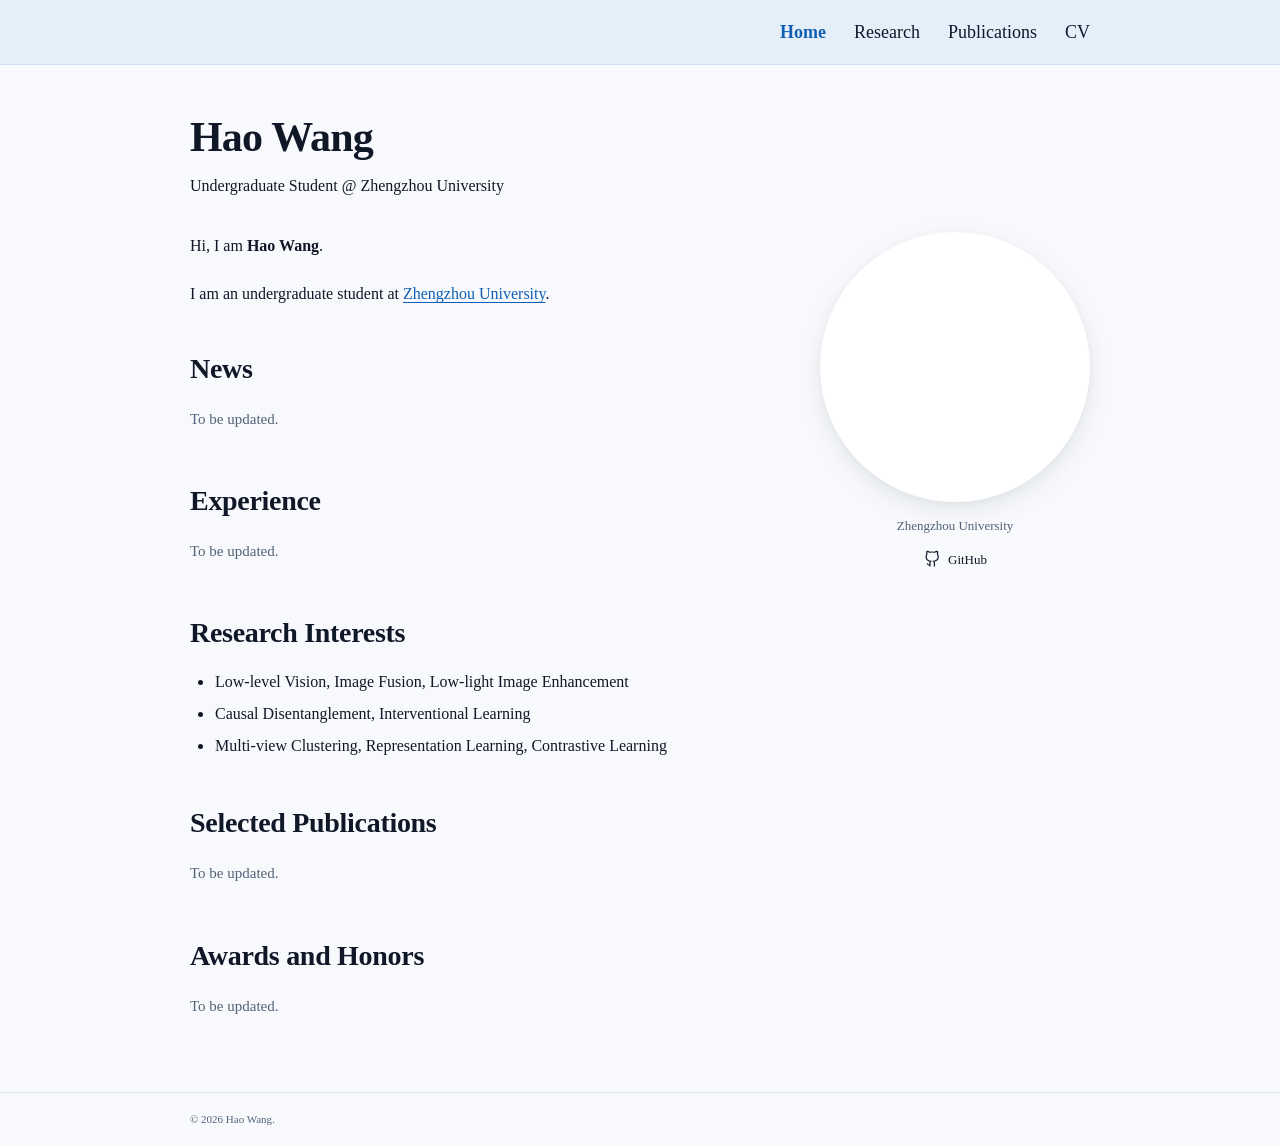
==== index.html @ 1916504b "Show Experience below News and soften the portrait placeholder" ====
<!doctype html>
<html lang="en">
<head>
  <meta charset="utf-8">
  <meta name="viewport" content="width=device-width, initial-scale=1">
  <meta name="color-scheme" content="light">
  <meta name="description" content="Hao Wang, undergraduate student at Zhengzhou University. Research interests include low-level vision, image fusion, causal disentanglement, and multi-view clustering.">
  <meta name="theme-color" content="#e5effa">
  <meta property="og:type" content="website">
  <meta property="og:title" content="Hao Wang">
  <meta property="og:url" content="https://wangh688.github.io/">
  <meta property="og:description" content="Hao Wang's academic homepage. Undergraduate student at Zhengzhou University.">
  <title>Hao Wang</title>
  <link rel="canonical" href="https://wangh688.github.io/">
  <link rel="icon" type="image/x-icon" sizes="16x16 32x32 48x48" href="./favicon.ico?v=20261106-hw">
  <link rel="icon" type="image/svg+xml" sizes="any" href="./assets/favicon.svg?v=20261106-hw">
  <link rel="stylesheet" href="./assets/style.css?v=20261106-experience">
  <script defer src="./site-data.js?v=20261106-sections"></script>
  <script defer src="./assets/site.js?v=20261106-experience"></script>
</head>
<body>
  <a class="skip-link" href="#main">Skip to content</a>
  <header class="site-header">
    <div class="header-inner">
      <nav aria-label="Main navigation" id="navigation">
        <a class="nav-link active" href="#about" aria-current="location">Home</a>
        <a class="nav-link" href="#research">Research</a>
        <a class="nav-link" href="#publications">Publications</a>
        <a class="nav-link" href="./cv/">CV</a>
      </nav>
    </div>
  </header>
  <main id="main" class="page-shell">
    <section id="about" aria-labelledby="name">
      <header class="post-header">
        <h1 id="name">Hao Wang</h1>
        <p id="role" class="description">Undergraduate Student @ Zhengzhou University</p>
      </header>
      <div class="about-layout">
        <aside class="profile-aside" aria-label="Profile">
          <div id="portrait-slot" class="portrait-slot" aria-hidden="true"></div>
          <div class="profile-caption" id="caption-affiliation">Zhengzhou University</div>
          <div id="social-links" class="social-links"><a href="https://github.com/Wangh688" target="_blank" rel="noopener noreferrer">GitHub</a></div>
        </aside>
        <div class="about-copy">
          <div id="biography" class="biography">
            <p>Hi, I am <strong>Hao Wang</strong>.</p>
            <p>I am an undergraduate student at <a href="https://www.zzu.edu.cn/" target="_blank" rel="noopener noreferrer">Zhengzhou University</a>.</p>
          </div>
          <section id="news" aria-labelledby="news-heading">
            <h2 id="news-heading">News</h2>
            <ul class="news-list" id="news-list" hidden></ul>
            <p id="news-empty" class="section-empty">To be updated.</p>
          </section>
          <section id="experience" aria-labelledby="experience-heading">
            <h2 id="experience-heading">Experience</h2>
            <div id="experience-list" class="experience-list" hidden></div>
            <p id="experience-empty" class="section-empty">To be updated.</p>
          </section>
          <section id="research" aria-labelledby="research-heading">
            <h2 id="research-heading">Research Interests</h2>
            <ul id="research-list" class="research-list">
              <li>Low-level Vision, Image Fusion, Low-light Image Enhancement</li>
              <li>Causal Disentanglement, Interventional Learning</li>
              <li>Multi-view Clustering, Representation Learning, Contrastive Learning</li>
            </ul>
          </section>
        </div>
      </div>
    </section>
    <section id="publications" class="content-section" aria-labelledby="publications-heading">
      <h2 id="publications-heading">Selected Publications</h2>
      <p id="publication-note" class="section-note" hidden></p>
      <div id="publication-tools" class="publication-tools" hidden>
        <div id="year-filters" class="year-filters" role="group" aria-label="Filter publications by year"></div>
        <label class="search-field"><svg viewBox="0 0 24 24" fill="none" stroke="currentColor" stroke-width="1.7" aria-hidden="true"><circle cx="10.5" cy="10.5" r="6.5"/><path d="m16 16 5 5"/></svg><input id="publication-search" type="search" autocomplete="off" aria-label="Search publications" placeholder="Search publications"></label>
      </div>
      <div id="publication-list" class="publication-list" aria-live="polite"></div>
      <p id="publication-empty" class="publication-empty">To be updated.</p>
    </section>
    <section id="awards" class="content-section" aria-labelledby="awards-heading">
      <h2 id="awards-heading">Awards and Honors</h2>
      <ul id="awards-list" class="news-list" hidden></ul>
      <p id="awards-empty" class="section-empty">To be updated.</p>
    </section>
  </main>
  <footer class="site-footer"><div class="footer-inner"><p>© <span id="copyright-year">2026</span> <span id="footer-name">Hao Wang</span>.</p></div></footer>
  <div id="announcement" class="sr-only" role="status" aria-live="polite"></div>
</body>
</html>
---- assets/style.css ----
:root{color-scheme:only light;--bg:#f7f9fc;--surface:#fcfdff;--text:#101828;--muted:#526277;--accent:#115fb3;--hover:#0a4f9c;--tint:#edf3fa;--line:#dbe2ec;--nav-bg:#e5effa;--nav-line:#cedff1;--serif:"Times New Roman",Times,serif;--sans:"Times New Roman",Times,serif}
*{box-sizing:border-box}html{scroll-behavior:smooth;scroll-padding-top:90px}body{margin:0;min-height:100vh;display:flex;flex-direction:column;background:var(--bg);color:var(--text);font-family:var(--serif);font-size:16px;line-height:1.75;-webkit-font-smoothing:antialiased}h1,h2,h3,nav,button,input,textarea,select,pre,code,.social-links,.profile-caption,.paper-title,.paper-links{font-family:var(--sans)}h1,h2,h3,p{margin-top:0}h1,h2,h3{line-height:1.25}a{color:var(--accent);text-decoration:none;text-underline-offset:3px}a:hover{color:var(--hover);text-decoration:underline}button,input{font-size:inherit}button{cursor:pointer;color:inherit}button,a,input,summary{-webkit-tap-highlight-color:transparent}button:focus-visible,a:focus-visible,input:focus-visible,summary:focus-visible{outline:2px solid var(--accent);outline-offset:4px}[hidden]{display:none!important}svg{display:block}::selection{background:#d3e4f7;color:#101828}.sr-only{position:absolute;width:1px;height:1px;padding:0;margin:-1px;overflow:hidden;clip:rect(0,0,0,0);white-space:nowrap;border:0}.skip-link{position:fixed;left:20px;top:-80px;z-index:100;background:var(--surface);padding:12px 20px;border:1px solid var(--line)}.skip-link:focus{top:12px}
.site-header{position:sticky;top:0;z-index:20;background:var(--nav-bg);border-bottom:1px solid var(--nav-line)}.header-inner{max-width:930px;margin:auto;padding:0 15px;min-height:64px;display:flex;align-items:center;justify-content:flex-end}nav{display:flex;align-items:center;gap:28px}.nav-link{font-size:18px;color:var(--text);line-height:1.5;padding:18px 0;font-weight:400}.nav-link.active{font-weight:600;color:var(--accent)}.nav-link:hover{text-decoration:none;color:var(--accent)}
.page-shell{width:100%;max-width:930px;margin:47px auto 65px;padding:0 15px;flex:1}.post-header{margin-bottom:33px}.post-header h1{font-size:42px;font-weight:700;letter-spacing:-.8px;line-height:1.2;margin:0 0 11px}.description{font-size:16px;line-height:1.6;margin:0}.about-layout{display:flow-root}.profile-aside{float:right;width:30%;margin:0 0 20px 28px;text-align:center}.portrait-slot{width:100%;aspect-ratio:1;margin:0 0 14px;border:0;border-radius:50%;background:#fff;box-shadow:0 8px 24px rgba(16,24,40,.08),0 2px 6px rgba(16,24,40,.04);overflow:hidden}.portrait-slot img{display:block;width:100%;height:100%;object-fit:cover}.profile-caption{font-size:13px;line-height:1.6;color:var(--muted);margin-bottom:12px}.social-links{display:flex;justify-content:center;flex-wrap:wrap;gap:13px;font-size:13px}.social-links a{display:inline-flex;align-items:center;gap:5px;color:var(--text)}.social-links svg{width:20px;height:20px}.social-links a:hover{color:var(--accent);text-decoration:none}.biography p{margin:0 0 20px;max-width:72ch}.biography a{text-decoration:underline}.about-copy h2,.content-section h2{font-size:28px;font-weight:600;letter-spacing:-.3px;margin:43px 0 17px}.research-list{padding-left:24px;margin:0;line-height:1.85}.research-list li{padding-left:1px;margin-bottom:2px}.content-section{clear:both}.content-section h2{margin-top:43px}.publication-empty,.section-empty{color:var(--muted);font-size:15px;margin:0;padding:3px 0 8px}.section-note{font-size:13px;color:var(--muted);margin:-2px 0 20px}
.publication-tools{display:flex;align-items:center;justify-content:space-between;gap:18px;margin:18px 0 20px;font-family:var(--sans)}.year-filters{display:flex;flex-wrap:wrap;gap:6px}.year-filter{border:0;border-bottom:2px solid transparent;background:transparent;font-size:12px;color:var(--muted);padding:4px 9px;min-height:32px}.year-filter[aria-pressed=true]{color:var(--accent);border-color:var(--accent)}.year-filter:hover{color:var(--accent)}.search-field{display:flex;align-items:center;gap:8px;border-bottom:1px solid var(--line);padding:5px 0;max-width:205px;color:var(--muted)}.search-field svg{width:15px;height:15px;flex:none}.search-field input{border:0;outline:0;background:none;color:var(--text);font-size:12px;min-width:0;width:100%;padding:3px 0}.search-field:focus-within{border-color:var(--accent)}.search-field input::placeholder{color:var(--muted)}.publication{display:grid;grid-template-columns:240px minmax(0,1fr);gap:26px;align-items:center;margin:0 0 30px;padding:5px 0}.paper-figure{aspect-ratio:16/10;width:100%;background:var(--surface);border:1px solid var(--line);border-radius:4px;padding:6px;display:grid;place-items:center;overflow:hidden;margin:0}.paper-figure img{width:100%;height:100%;object-fit:contain}.paper-figure-placeholder{display:grid;place-items:center;gap:9px;color:var(--muted);font-size:11px;letter-spacing:1px}.paper-figure-placeholder svg{width:32px;height:32px;stroke-width:1}.paper-title{font-size:16px;line-height:1.5;font-weight:650;margin:0 0 7px}.paper-authors{font-size:14px;line-height:1.65;margin:0 0 6px}.paper-authors strong{font-weight:700;text-decoration:underline;text-underline-offset:3px}.paper-venue{font-size:14px;line-height:1.6;margin:0 0 7px}.paper-venue em{font-style:italic}.paper-badge{display:inline-block;background:var(--tint);color:var(--accent);font-family:var(--sans);font-size:10px;font-weight:650;padding:1px 6px;margin-left:7px;border-radius:2px;vertical-align:1px}.paper-highlight{color:var(--accent);font-size:13px;margin:0 0 8px}.paper-abstract{font-size:14px;color:var(--muted);margin:8px 0;line-height:1.6}.paper-links{display:flex;flex-wrap:wrap;align-items:flex-start;gap:9px;font-size:12px}.resource-link,.bibtex summary{display:inline-flex;align-items:center;gap:3px;color:var(--accent);min-height:27px;line-height:1.6;list-style:none;cursor:pointer}.resource-link:before,.bibtex summary:before{content:"["}.resource-link:after,.bibtex summary:after{content:"]"}.bibtex summary::-webkit-details-marker{display:none}.bibtex[open]{width:100%}.bibtex-panel{position:relative;margin:8px 0;max-width:100%;background:var(--tint);border:1px solid var(--line);border-radius:4px}.bibtex pre{margin:0;padding:42px 14px 14px;overflow:auto;font-size:11px;line-height:1.7;color:var(--text)}.copy-citation{position:absolute;right:8px;top:8px;border:1px solid var(--line);background:var(--surface);border-radius:3px;padding:3px 8px;font-size:11px}.news-list{list-style:none;padding:0;margin:0;display:grid;gap:12px}.news-item{display:grid;grid-template-columns:90px minmax(0,1fr);gap:20px;font-size:15px}.news-date{font-family:var(--sans);font-size:13px;font-weight:600;padding-top:2px}.news-item p{margin:0}.experience-item{padding:0 0 20px}.experience-item h3{font-size:17px;margin:0}.experience-item p{font-size:14px;color:var(--muted);margin:3px 0}.site-footer{border-top:1px solid var(--line)}.footer-inner{width:100%;max-width:930px;margin:auto;padding:17px 15px;display:flex;align-items:center;justify-content:space-between;gap:20px;color:var(--muted);font-family:var(--sans);font-size:11px}.footer-inner p{margin:0}
@media(max-width:960px){.header-inner,.page-shell,.footer-inner{padding-left:27px;padding-right:27px}}
@media(max-width:650px){html{scroll-padding-top:78px}.header-inner{padding:0 20px;min-height:60px}nav{gap:22px}.nav-link{font-size:16px;padding:16px 0}.page-shell{margin-top:33px;margin-bottom:45px;padding:0 23px}.post-header{margin-bottom:27px}.post-header h1{font-size:36px;letter-spacing:-.5px}.description{font-size:14px}.profile-aside{float:none;width:100%;margin:0 0 25px;display:flex;align-items:center;gap:14px;flex-wrap:wrap;text-align:left}.portrait-slot{width:125px;flex:none;margin:0}.profile-caption{font-size:12px;margin:0}.social-links{justify-content:flex-start;font-size:12px}.profile-aside{display:grid;grid-template-columns:125px minmax(0,1fr);column-gap:20px}.portrait-slot{grid-row:1/3}.biography p{margin-bottom:18px}.about-copy h2,.content-section h2{font-size:25px;margin-top:34px;margin-bottom:15px}.research-list{padding-left:22px}.publication-tools{flex-direction:column;align-items:flex-start;gap:10px}.search-field{max-width:none;width:100%}.publication{grid-template-columns:1fr;gap:16px;align-items:start;margin-bottom:27px}.paper-figure{max-width:300px;aspect-ratio:16/9}.paper-title{font-size:16px}.paper-authors,.paper-venue{font-size:14px}.resource-link,.bibtex summary{min-height:32px}.news-item{grid-template-columns:75px 1fr;gap:13px;font-size:14px}.footer-inner{padding:18px 23px;font-size:10px}}
@media(prefers-reduced-motion:reduce){html{scroll-behavior:auto}}
@media print{.site-header,.publication-tools,.skip-link{display:none!important}:root{--bg:#fff;--surface:#fff;--text:#111;--muted:#444;--accent:#115fb3;--line:#ddd;--tint:#f3f5f8}.page-shell{margin:10px auto 20px}.publication{break-inside:avoid}.bibtex-panel{display:none}.site-footer{margin-top:20px}}

.cv-placeholder{border-top:1px solid var(--line);padding:24px 0;color:var(--muted)}.cv-placeholder p{margin:0}
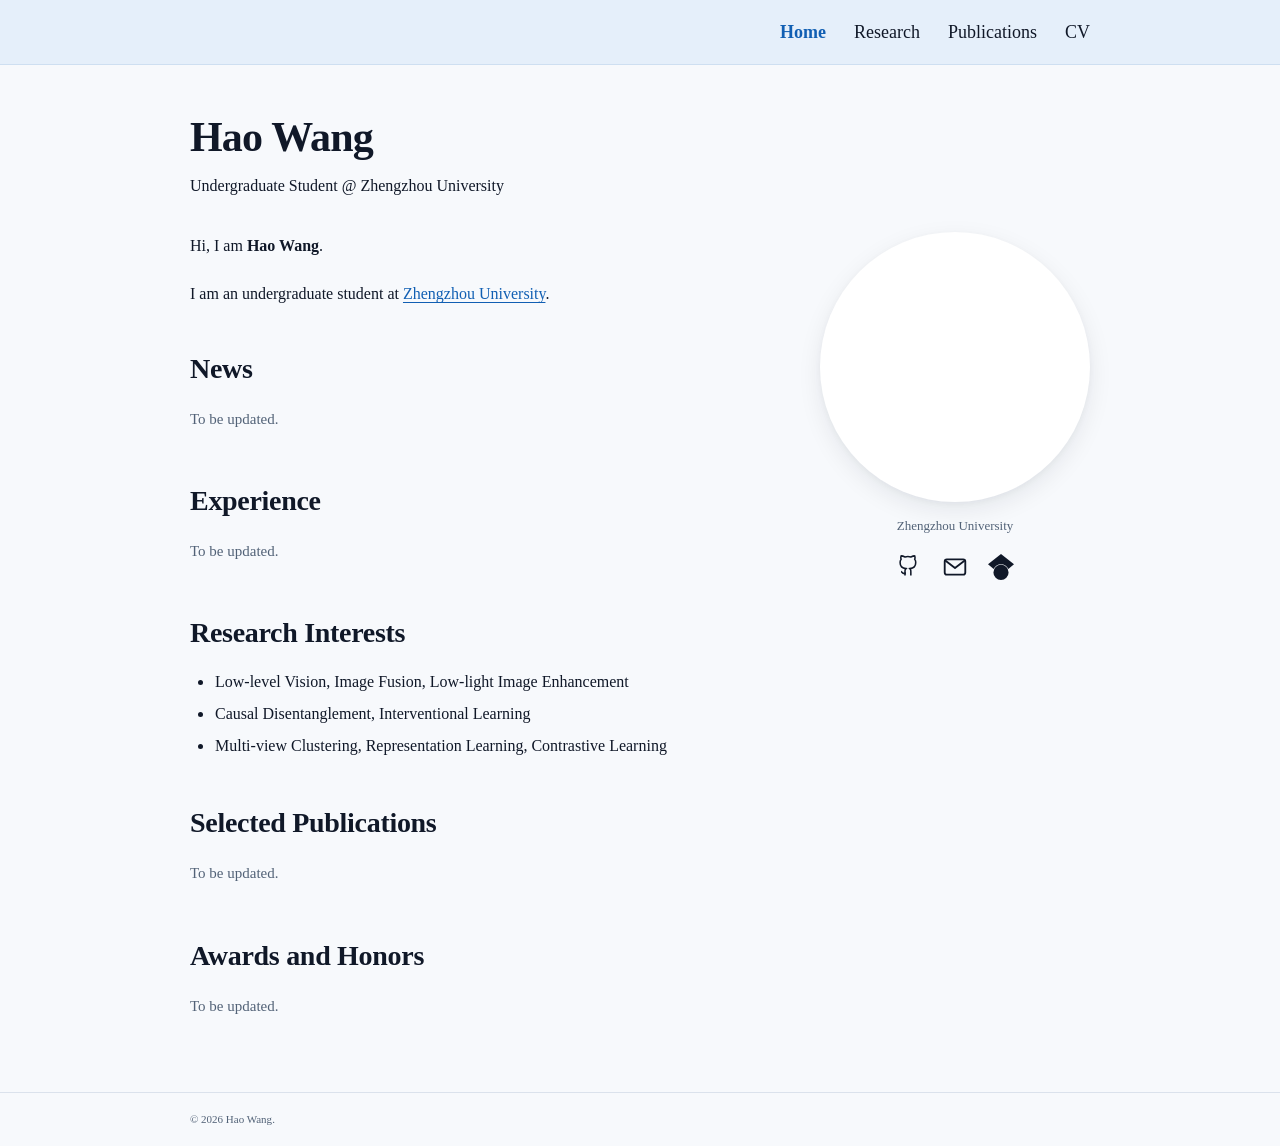
==== commit 1fc158ad: "Add larger email and Google Scholar placeholder icons" ====
--- a/index.html
+++ b/index.html
@@ -14,9 +14,9 @@
   <link rel="canonical" href="https://wangh688.github.io/">
   <link rel="icon" type="image/x-icon" sizes="16x16 32x32 48x48" href="./favicon.ico?v=20261106-hw">
   <link rel="icon" type="image/svg+xml" sizes="any" href="./assets/favicon.svg?v=20261106-hw">
-  <link rel="stylesheet" href="./assets/style.css?v=20261106-experience">
+  <link rel="stylesheet" href="./assets/style.css?v=20261106-social">
   <script defer src="./site-data.js?v=20261106-sections"></script>
-  <script defer src="./assets/site.js?v=20261106-experience"></script>
+  <script defer src="./assets/site.js?v=20261106-social"></script>
 </head>
 <body>
   <a class="skip-link" href="#main">Skip to content</a>
@@ -40,7 +40,11 @@
         <aside class="profile-aside" aria-label="Profile">
           <div id="portrait-slot" class="portrait-slot" aria-hidden="true"></div>
           <div class="profile-caption" id="caption-affiliation">Zhengzhou University</div>
-          <div id="social-links" class="social-links"><a href="https://github.com/Wangh688" target="_blank" rel="noopener noreferrer">GitHub</a></div>
+          <div id="social-links" class="social-links">
+            <a class="social-icon" href="https://github.com/Wangh688" target="_blank" rel="noopener noreferrer" aria-label="GitHub" title="GitHub"><svg viewBox="0 0 24 24" fill="none" stroke="currentColor" stroke-width="1.6" aria-hidden="true" focusable="false"><path d="M8 20c-4 1-4-2-5-2m10 4v-4a3.5 3.5 0 0 0-1-3c3-.3 6-1.5 6-6a5 5 0 0 0-1-3.5A5 5 0 0 0 17 2s-1-.3-4 1a13 13 0 0 0-6 0C4 1.7 3 2 3 2a5 5 0 0 0 0 3.5A5 5 0 0 0 2 9c0 4.5 3 5.7 6 6a3.5 3.5 0 0 0-1 3v4" transform="translate(2 0) scale(.9)"/></svg></a>
+            <span class="social-icon" role="link" aria-disabled="true" aria-label="Email" title="Email (coming soon)"><svg viewBox="0 0 24 24" fill="none" stroke="currentColor" stroke-width="1.7" stroke-linecap="round" stroke-linejoin="round" aria-hidden="true" focusable="false"><rect x="2.5" y="5" width="19" height="14" rx="2"/><path d="m3 6 9 7 9-7"/></svg></span>
+            <span class="social-icon" role="link" aria-disabled="true" aria-label="Google Scholar" title="Google Scholar (coming soon)"><svg viewBox="0 0 24 24" fill="currentColor" aria-hidden="true" focusable="false"><path d="M5.242 13.769L0 9.5 12 0l12 9.5-5.242 4.269C17.548 11.249 14.978 9.5 12 9.5c-2.977 0-5.548 1.748-6.758 4.269zM12 10a7 7 0 1 0 0 14 7 7 0 0 0 0-14z"/></svg></span>
+          </div>
         </aside>
         <div class="about-copy">
           <div id="biography" class="biography">
--- a/assets/style.css
+++ b/assets/style.css
@@ -1,10 +1,10 @@
 :root{color-scheme:only light;--bg:#f7f9fc;--surface:#fcfdff;--text:#101828;--muted:#526277;--accent:#115fb3;--hover:#0a4f9c;--tint:#edf3fa;--line:#dbe2ec;--nav-bg:#e5effa;--nav-line:#cedff1;--serif:"Times New Roman",Times,serif;--sans:"Times New Roman",Times,serif}
 *{box-sizing:border-box}html{scroll-behavior:smooth;scroll-padding-top:90px}body{margin:0;min-height:100vh;display:flex;flex-direction:column;background:var(--bg);color:var(--text);font-family:var(--serif);font-size:16px;line-height:1.75;-webkit-font-smoothing:antialiased}h1,h2,h3,nav,button,input,textarea,select,pre,code,.social-links,.profile-caption,.paper-title,.paper-links{font-family:var(--sans)}h1,h2,h3,p{margin-top:0}h1,h2,h3{line-height:1.25}a{color:var(--accent);text-decoration:none;text-underline-offset:3px}a:hover{color:var(--hover);text-decoration:underline}button,input{font-size:inherit}button{cursor:pointer;color:inherit}button,a,input,summary{-webkit-tap-highlight-color:transparent}button:focus-visible,a:focus-visible,input:focus-visible,summary:focus-visible{outline:2px solid var(--accent);outline-offset:4px}[hidden]{display:none!important}svg{display:block}::selection{background:#d3e4f7;color:#101828}.sr-only{position:absolute;width:1px;height:1px;padding:0;margin:-1px;overflow:hidden;clip:rect(0,0,0,0);white-space:nowrap;border:0}.skip-link{position:fixed;left:20px;top:-80px;z-index:100;background:var(--surface);padding:12px 20px;border:1px solid var(--line)}.skip-link:focus{top:12px}
 .site-header{position:sticky;top:0;z-index:20;background:var(--nav-bg);border-bottom:1px solid var(--nav-line)}.header-inner{max-width:930px;margin:auto;padding:0 15px;min-height:64px;display:flex;align-items:center;justify-content:flex-end}nav{display:flex;align-items:center;gap:28px}.nav-link{font-size:18px;color:var(--text);line-height:1.5;padding:18px 0;font-weight:400}.nav-link.active{font-weight:600;color:var(--accent)}.nav-link:hover{text-decoration:none;color:var(--accent)}
-.page-shell{width:100%;max-width:930px;margin:47px auto 65px;padding:0 15px;flex:1}.post-header{margin-bottom:33px}.post-header h1{font-size:42px;font-weight:700;letter-spacing:-.8px;line-height:1.2;margin:0 0 11px}.description{font-size:16px;line-height:1.6;margin:0}.about-layout{display:flow-root}.profile-aside{float:right;width:30%;margin:0 0 20px 28px;text-align:center}.portrait-slot{width:100%;aspect-ratio:1;margin:0 0 14px;border:0;border-radius:50%;background:#fff;box-shadow:0 8px 24px rgba(16,24,40,.08),0 2px 6px rgba(16,24,40,.04);overflow:hidden}.portrait-slot img{display:block;width:100%;height:100%;object-fit:cover}.profile-caption{font-size:13px;line-height:1.6;color:var(--muted);margin-bottom:12px}.social-links{display:flex;justify-content:center;flex-wrap:wrap;gap:13px;font-size:13px}.social-links a{display:inline-flex;align-items:center;gap:5px;color:var(--text)}.social-links svg{width:20px;height:20px}.social-links a:hover{color:var(--accent);text-decoration:none}.biography p{margin:0 0 20px;max-width:72ch}.biography a{text-decoration:underline}.about-copy h2,.content-section h2{font-size:28px;font-weight:600;letter-spacing:-.3px;margin:43px 0 17px}.research-list{padding-left:24px;margin:0;line-height:1.85}.research-list li{padding-left:1px;margin-bottom:2px}.content-section{clear:both}.content-section h2{margin-top:43px}.publication-empty,.section-empty{color:var(--muted);font-size:15px;margin:0;padding:3px 0 8px}.section-note{font-size:13px;color:var(--muted);margin:-2px 0 20px}
+.page-shell{width:100%;max-width:930px;margin:47px auto 65px;padding:0 15px;flex:1}.post-header{margin-bottom:33px}.post-header h1{font-size:42px;font-weight:700;letter-spacing:-.8px;line-height:1.2;margin:0 0 11px}.description{font-size:16px;line-height:1.6;margin:0}.about-layout{display:flow-root}.profile-aside{float:right;width:30%;margin:0 0 20px 28px;text-align:center}.portrait-slot{width:100%;aspect-ratio:1;margin:0 0 14px;border:0;border-radius:50%;background:#fff;box-shadow:0 8px 24px rgba(16,24,40,.08),0 2px 6px rgba(16,24,40,.04);overflow:hidden}.portrait-slot img{display:block;width:100%;height:100%;object-fit:cover}.profile-caption{font-size:13px;line-height:1.6;color:var(--muted);margin-bottom:12px}.social-links{display:flex;justify-content:center;flex-wrap:wrap;gap:10px;font-size:13px}.social-links a{display:inline-flex;align-items:center;gap:5px;color:var(--text)}.social-links .social-icon{display:inline-flex;align-items:center;justify-content:center;flex:none;width:36px;height:36px;line-height:1;color:var(--text)}.social-icon[aria-disabled=true]{cursor:default}.social-links svg{width:26px;height:26px}.social-links a:hover{color:var(--accent);text-decoration:none}.biography p{margin:0 0 20px;max-width:72ch}.biography a{text-decoration:underline}.about-copy h2,.content-section h2{font-size:28px;font-weight:600;letter-spacing:-.3px;margin:43px 0 17px}.research-list{padding-left:24px;margin:0;line-height:1.85}.research-list li{padding-left:1px;margin-bottom:2px}.content-section{clear:both}.content-section h2{margin-top:43px}.publication-empty,.section-empty{color:var(--muted);font-size:15px;margin:0;padding:3px 0 8px}.section-note{font-size:13px;color:var(--muted);margin:-2px 0 20px}
 .publication-tools{display:flex;align-items:center;justify-content:space-between;gap:18px;margin:18px 0 20px;font-family:var(--sans)}.year-filters{display:flex;flex-wrap:wrap;gap:6px}.year-filter{border:0;border-bottom:2px solid transparent;background:transparent;font-size:12px;color:var(--muted);padding:4px 9px;min-height:32px}.year-filter[aria-pressed=true]{color:var(--accent);border-color:var(--accent)}.year-filter:hover{color:var(--accent)}.search-field{display:flex;align-items:center;gap:8px;border-bottom:1px solid var(--line);padding:5px 0;max-width:205px;color:var(--muted)}.search-field svg{width:15px;height:15px;flex:none}.search-field input{border:0;outline:0;background:none;color:var(--text);font-size:12px;min-width:0;width:100%;padding:3px 0}.search-field:focus-within{border-color:var(--accent)}.search-field input::placeholder{color:var(--muted)}.publication{display:grid;grid-template-columns:240px minmax(0,1fr);gap:26px;align-items:center;margin:0 0 30px;padding:5px 0}.paper-figure{aspect-ratio:16/10;width:100%;background:var(--surface);border:1px solid var(--line);border-radius:4px;padding:6px;display:grid;place-items:center;overflow:hidden;margin:0}.paper-figure img{width:100%;height:100%;object-fit:contain}.paper-figure-placeholder{display:grid;place-items:center;gap:9px;color:var(--muted);font-size:11px;letter-spacing:1px}.paper-figure-placeholder svg{width:32px;height:32px;stroke-width:1}.paper-title{font-size:16px;line-height:1.5;font-weight:650;margin:0 0 7px}.paper-authors{font-size:14px;line-height:1.65;margin:0 0 6px}.paper-authors strong{font-weight:700;text-decoration:underline;text-underline-offset:3px}.paper-venue{font-size:14px;line-height:1.6;margin:0 0 7px}.paper-venue em{font-style:italic}.paper-badge{display:inline-block;background:var(--tint);color:var(--accent);font-family:var(--sans);font-size:10px;font-weight:650;padding:1px 6px;margin-left:7px;border-radius:2px;vertical-align:1px}.paper-highlight{color:var(--accent);font-size:13px;margin:0 0 8px}.paper-abstract{font-size:14px;color:var(--muted);margin:8px 0;line-height:1.6}.paper-links{display:flex;flex-wrap:wrap;align-items:flex-start;gap:9px;font-size:12px}.resource-link,.bibtex summary{display:inline-flex;align-items:center;gap:3px;color:var(--accent);min-height:27px;line-height:1.6;list-style:none;cursor:pointer}.resource-link:before,.bibtex summary:before{content:"["}.resource-link:after,.bibtex summary:after{content:"]"}.bibtex summary::-webkit-details-marker{display:none}.bibtex[open]{width:100%}.bibtex-panel{position:relative;margin:8px 0;max-width:100%;background:var(--tint);border:1px solid var(--line);border-radius:4px}.bibtex pre{margin:0;padding:42px 14px 14px;overflow:auto;font-size:11px;line-height:1.7;color:var(--text)}.copy-citation{position:absolute;right:8px;top:8px;border:1px solid var(--line);background:var(--surface);border-radius:3px;padding:3px 8px;font-size:11px}.news-list{list-style:none;padding:0;margin:0;display:grid;gap:12px}.news-item{display:grid;grid-template-columns:90px minmax(0,1fr);gap:20px;font-size:15px}.news-date{font-family:var(--sans);font-size:13px;font-weight:600;padding-top:2px}.news-item p{margin:0}.experience-item{padding:0 0 20px}.experience-item h3{font-size:17px;margin:0}.experience-item p{font-size:14px;color:var(--muted);margin:3px 0}.site-footer{border-top:1px solid var(--line)}.footer-inner{width:100%;max-width:930px;margin:auto;padding:17px 15px;display:flex;align-items:center;justify-content:space-between;gap:20px;color:var(--muted);font-family:var(--sans);font-size:11px}.footer-inner p{margin:0}
 @media(max-width:960px){.header-inner,.page-shell,.footer-inner{padding-left:27px;padding-right:27px}}
-@media(max-width:650px){html{scroll-padding-top:78px}.header-inner{padding:0 20px;min-height:60px}nav{gap:22px}.nav-link{font-size:16px;padding:16px 0}.page-shell{margin-top:33px;margin-bottom:45px;padding:0 23px}.post-header{margin-bottom:27px}.post-header h1{font-size:36px;letter-spacing:-.5px}.description{font-size:14px}.profile-aside{float:none;width:100%;margin:0 0 25px;display:flex;align-items:center;gap:14px;flex-wrap:wrap;text-align:left}.portrait-slot{width:125px;flex:none;margin:0}.profile-caption{font-size:12px;margin:0}.social-links{justify-content:flex-start;font-size:12px}.profile-aside{display:grid;grid-template-columns:125px minmax(0,1fr);column-gap:20px}.portrait-slot{grid-row:1/3}.biography p{margin-bottom:18px}.about-copy h2,.content-section h2{font-size:25px;margin-top:34px;margin-bottom:15px}.research-list{padding-left:22px}.publication-tools{flex-direction:column;align-items:flex-start;gap:10px}.search-field{max-width:none;width:100%}.publication{grid-template-columns:1fr;gap:16px;align-items:start;margin-bottom:27px}.paper-figure{max-width:300px;aspect-ratio:16/9}.paper-title{font-size:16px}.paper-authors,.paper-venue{font-size:14px}.resource-link,.bibtex summary{min-height:32px}.news-item{grid-template-columns:75px 1fr;gap:13px;font-size:14px}.footer-inner{padding:18px 23px;font-size:10px}}
+@media(max-width:650px){html{scroll-padding-top:78px}.header-inner{padding:0 20px;min-height:60px}nav{gap:22px}.nav-link{font-size:16px;padding:16px 0}.page-shell{margin-top:33px;margin-bottom:45px;padding:0 23px}.post-header{margin-bottom:27px}.post-header h1{font-size:36px;letter-spacing:-.5px}.description{font-size:14px}.profile-aside{float:none;width:100%;margin:0 0 25px;display:flex;align-items:center;gap:14px;flex-wrap:wrap;text-align:left}.portrait-slot{width:125px;flex:none;margin:0}.profile-caption{font-size:12px;margin:0}.social-links{justify-content:flex-start;font-size:12px;gap:8px}.social-links .social-icon{width:32px}.profile-aside{display:grid;grid-template-columns:125px minmax(0,1fr);column-gap:20px}.portrait-slot{grid-row:1/3}.biography p{margin-bottom:18px}.about-copy h2,.content-section h2{font-size:25px;margin-top:34px;margin-bottom:15px}.research-list{padding-left:22px}.publication-tools{flex-direction:column;align-items:flex-start;gap:10px}.search-field{max-width:none;width:100%}.publication{grid-template-columns:1fr;gap:16px;align-items:start;margin-bottom:27px}.paper-figure{max-width:300px;aspect-ratio:16/9}.paper-title{font-size:16px}.paper-authors,.paper-venue{font-size:14px}.resource-link,.bibtex summary{min-height:32px}.news-item{grid-template-columns:75px 1fr;gap:13px;font-size:14px}.footer-inner{padding:18px 23px;font-size:10px}}
 @media(prefers-reduced-motion:reduce){html{scroll-behavior:auto}}
 @media print{.site-header,.publication-tools,.skip-link{display:none!important}:root{--bg:#fff;--surface:#fff;--text:#111;--muted:#444;--accent:#115fb3;--line:#ddd;--tint:#f3f5f8}.page-shell{margin:10px auto 20px}.publication{break-inside:avoid}.bibtex-panel{display:none}.site-footer{margin-top:20px}}
 
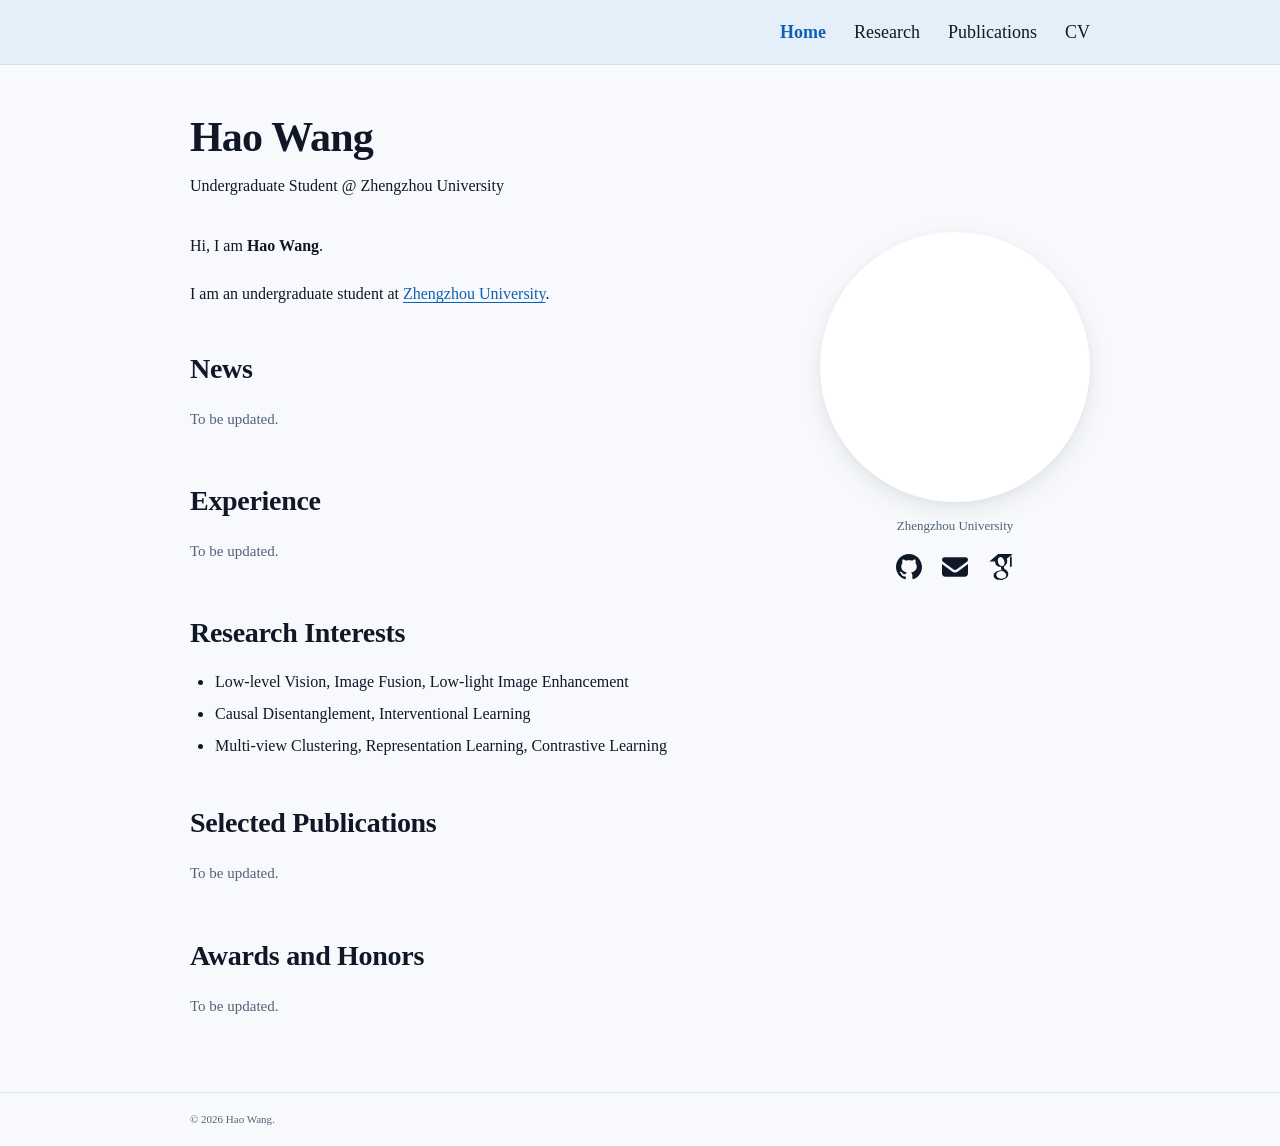
==== commit a9a90103: "Use Font Awesome and Academicons for the contact icons" ====
--- a/index.html
+++ b/index.html
@@ -16,7 +16,7 @@
   <link rel="icon" type="image/svg+xml" sizes="any" href="./assets/favicon.svg?v=20261106-hw">
   <link rel="stylesheet" href="./assets/style.css?v=20261106-social">
   <script defer src="./site-data.js?v=20261106-sections"></script>
-  <script defer src="./assets/site.js?v=20261106-social"></script>
+  <script defer src="./assets/site.js?v=20261106-library"></script>
 </head>
 <body>
   <a class="skip-link" href="#main">Skip to content</a>
@@ -41,9 +41,9 @@
           <div id="portrait-slot" class="portrait-slot" aria-hidden="true"></div>
           <div class="profile-caption" id="caption-affiliation">Zhengzhou University</div>
           <div id="social-links" class="social-links">
-            <a class="social-icon" href="https://github.com/Wangh688" target="_blank" rel="noopener noreferrer" aria-label="GitHub" title="GitHub"><svg viewBox="0 0 24 24" fill="none" stroke="currentColor" stroke-width="1.6" aria-hidden="true" focusable="false"><path d="M8 20c-4 1-4-2-5-2m10 4v-4a3.5 3.5 0 0 0-1-3c3-.3 6-1.5 6-6a5 5 0 0 0-1-3.5A5 5 0 0 0 17 2s-1-.3-4 1a13 13 0 0 0-6 0C4 1.7 3 2 3 2a5 5 0 0 0 0 3.5A5 5 0 0 0 2 9c0 4.5 3 5.7 6 6a3.5 3.5 0 0 0-1 3v4" transform="translate(2 0) scale(.9)"/></svg></a>
-            <span class="social-icon" role="link" aria-disabled="true" aria-label="Email" title="Email (coming soon)"><svg viewBox="0 0 24 24" fill="none" stroke="currentColor" stroke-width="1.7" stroke-linecap="round" stroke-linejoin="round" aria-hidden="true" focusable="false"><rect x="2.5" y="5" width="19" height="14" rx="2"/><path d="m3 6 9 7 9-7"/></svg></span>
-            <span class="social-icon" role="link" aria-disabled="true" aria-label="Google Scholar" title="Google Scholar (coming soon)"><svg viewBox="0 0 24 24" fill="currentColor" aria-hidden="true" focusable="false"><path d="M5.242 13.769L0 9.5 12 0l12 9.5-5.242 4.269C17.548 11.249 14.978 9.5 12 9.5c-2.977 0-5.548 1.748-6.758 4.269zM12 10a7 7 0 1 0 0 14 7 7 0 0 0 0-14z"/></svg></span>
+            <a class="social-icon" href="https://github.com/Wangh688" target="_blank" rel="noopener noreferrer" aria-label="GitHub" title="GitHub"><svg aria-hidden="true" focusable="false" xmlns="http://www.w3.org/2000/svg" viewBox="0 0 512 512"><!--! Font Awesome Free 7.3.1 by @fontawesome - https://fontawesome.com License - https://fontawesome.com/license/free (Icons: CC BY 4.0, Fonts: SIL OFL 1.1, Code: MIT License) Copyright 2026 Fonticons, Inc. --><path fill="currentColor" d="M216.5 362.5c-66-8-112.5-55.5-112.5-117 0-25 9-52 24-70-6.5-16.5-5.5-51.5 2-66 20-2.5 47 8 63 22.5 19-6 39-9 63.5-9s44.5 3 62.5 8.5c15.5-14 43-24.5 63-22 7 13.5 8 48.5 1.5 65.5 16 19 24.5 44.5 24.5 70.5 0 61.5-46.5 108-113.5 116.5 17 11 28.5 35 28.5 62.5l0 52C323 491.5 335.5 500 350.5 494 441 459.5 512 369 512 257 512 115.5 397 0 255.5 0S0 115.5 0 257c0 111 70.5 203 165.5 237.5 13.5 5 26.5-4 26.5-17.5l0-40c-7 3-16 5-24 5-33 0-52.5-18-66.5-51.5-5.5-13.5-11.5-21.5-23-23-6-.5-8-3-8-6 0-6 10-10.5 20-10.5 14.5 0 27 9 40 27.5 10 14.5 20.5 21 33 21s20.5-4.5 32-16c8.5-8.5 15-16 21-21z"/></svg></a>
+            <span class="social-icon" role="link" aria-disabled="true" aria-label="Email" title="Email (coming soon)"><svg aria-hidden="true" focusable="false" xmlns="http://www.w3.org/2000/svg" viewBox="0 0 512 512"><!--! Font Awesome Free 7.3.1 by @fontawesome - https://fontawesome.com License - https://fontawesome.com/license/free (Icons: CC BY 4.0, Fonts: SIL OFL 1.1, Code: MIT License) Copyright 2026 Fonticons, Inc. --><path fill="currentColor" d="M48 64c-26.5 0-48 21.5-48 48 0 15.1 7.1 29.3 19.2 38.4l208 156c17.1 12.8 40.5 12.8 57.6 0l208-156c12.1-9.1 19.2-23.3 19.2-38.4 0-26.5-21.5-48-48-48L48 64zM0 196L0 384c0 35.3 28.7 64 64 64l384 0c35.3 0 64-28.7 64-64l0-188-198.4 148.8c-34.1 25.6-81.1 25.6-115.2 0L0 196z"/></svg></span>
+            <span class="social-icon" role="link" aria-disabled="true" aria-label="Google Scholar" title="Google Scholar (coming soon)"><svg xmlns="http://www.w3.org/2000/svg" viewBox="0 64 384 384" aria-hidden="true" focusable="false"><!-- Academicons by James Walsh and contributors; SIL OFL 1.1. Font margins trimmed; glyph outline unchanged. --><path fill="currentColor" d="M 343.75868,106.66243 V 79.430205 L 363.52365,63.999997 H 149.63354 L 20.476345,176.2736 h 85.656075 c -0.15534,2.12494 -0.21914,4.04644 -0.21914,6.22563 0,20.84472 7.2192,38.08662 21.67203,51.86089 14.45284,13.79702 32.25124,20.64784 53.32651,20.64784 4.92319,0 9.75059,-0.36794 14.43842,-1.02419 -2.90722,6.50082 -4.37457,12.52302 -4.37457,18.14228 0,9.87526 4.49924,20.4304 13.46715,31.6418 -39.23377,2.6705 -68.06112,9.73264 -86.43702,21.16322 -10.53108,6.49907 -19.000207,14.70396 -25.390349,24.5311 -6.390569,9.89933 -9.577754,20.51525 -9.577754,31.9616 0,9.64822 2.062375,18.33611 6.21907,26.06233 4.156694,7.7263 9.577757,14.07047 16.312223,18.98408 6.71825,4.96781 14.46899,9.10088 23.219,12.46874 8.73429,3.34378 17.40643,5.71858 26.06106,7.06258 8.62707,1.34222 17.20471,1.9985 25.70579,1.9985 13.46887,0 26.95353,-1.73428 40.54711,-5.18707 13.56165,-3.48461 26.28022,-8.64143 38.17105,-15.4927 11.85935,-6.80488 21.51545,-16.0865 28.9219,-27.7183 7.39024,-11.67998 11.09457,-24.80499 11.09457,-39.33613 0,-11.01584 -2.24964,-21.03852 -6.7502,-30.14073 -4.46864,-9.07202 -9.93785,-16.54102 -16.45271,-22.34403 -6.5008,-5.81263 -12.99987,-11.15539 -19.51512,-15.9679 -6.50083,-4.84488 -12.00021,-9.75058 -16.46884,-14.8129 -4.4848,-5.04657 -6.73444,-10.05419 -6.73444,-14.98395 0,-4.92145 1.73422,-9.67183 5.21588,-14.26559 3.45451,-4.6095 7.67376,-9.04795 12.60967,-13.30571 4.93756,-4.24944 9.87523,-8.96788 14.79665,-14.13302 4.92147,-5.14719 9.14072,-11.82739 12.60971,-20.00822 3.48467,-8.17907 5.20318,-17.44489 5.20318,-27.75679 0,-13.4527 -2.54714,-24.46065 -7.54735,-33.31348 -0.59369,-1.02243 -1.21757,-1.80338 -1.87511,-3.02225 l 56.90745,-46.672136 v 17.118526 c -7.39373,0.92969 -6.62422,5.34582 -6.62422,10.6352 v 128.66719 c 0,5.95832 4.8751,10.83382 10.83386,10.83382 h 3.98869 c 5.95835,0 10.83386,-4.87506 10.83386,-10.83382 V 117.29282 c 0,-5.27669 0.77741,-9.68801 -6.56167,-10.63039 z M 236.39865,329.14114 c 1.14099,0.7503 3.7039,2.78075 7.7184,6.03838 4.0495,3.24319 6.797,5.69582 8.26567,7.41432 1.43851,1.66381 3.5792,4.16501 6.37617,7.54734 2.81268,3.3744 4.7184,6.30394 5.71853,8.73425 1.00016,2.4767 2.01603,5.46089 3.04636,8.94556 0.98567,3.44488 1.48486,6.97595 1.48486,10.56169 0,17.04813 -6.56338,29.68007 -19.65604,37.85915 -13.125,8.18083 -28.76651,12.27368 -46.93767,12.27368 -9.18709,0 -18.2031,-1.09289 -27.06247,-3.1951 -8.84322,-2.11665 -17.31192,-5.3362 -25.39035,-9.60185 -8.07846,-4.25771 -14.57754,-10.20337 -19.50072,-17.79659 -4.93764,-7.64012 -7.40645,-16.41464 -7.40645,-26.24962 0,-10.32022 2.79692,-19.28987 8.42233,-26.90588 5.59343,-7.62564 12.93774,-13.3919 22.03208,-17.3154 9.0624,-3.94582 18.24946,-6.74232 27.56166,-8.39827 9.31221,-1.7023 18.79679,-2.555 28.43842,-2.555 4.46862,0 7.93582,0.25115 10.40465,0.69607 0.45456,0.21918 3.03188,2.07025 7.73456,5.56326 4.70401,3.46237 7.62565,5.59519 8.75047,6.38401 z m -3.35823,-100.5779 c -7.40648,8.85938 -17.73454,13.2882 -30.95363,13.2882 -11.85933,0 -22.29766,-4.76482 -31.26554,-14.31195 -8.99984,-9.52309 -15.42235,-20.32803 -19.34408,-32.43061 -3.93752,-12.10871 -5.90585,-23.98423 -5.90585,-35.648 0,-13.6942 3.59542,-25.35184 10.7809,-34.97598 7.18727,-9.64952 17.49915,-14.48477 30.93786,-14.48477 11.87507,0 22.37423,5.03825 31.43704,15.15677 9.09434,10.08482 15.60961,21.41303 19.5169,33.96799 3.92176,12.5392 5.87345,24.52979 5.87345,35.98399 0,13.44658 -3.70256,24.60984 -11.07663,33.45436 z"/></svg></span>
           </div>
         </aside>
         <div class="about-copy">
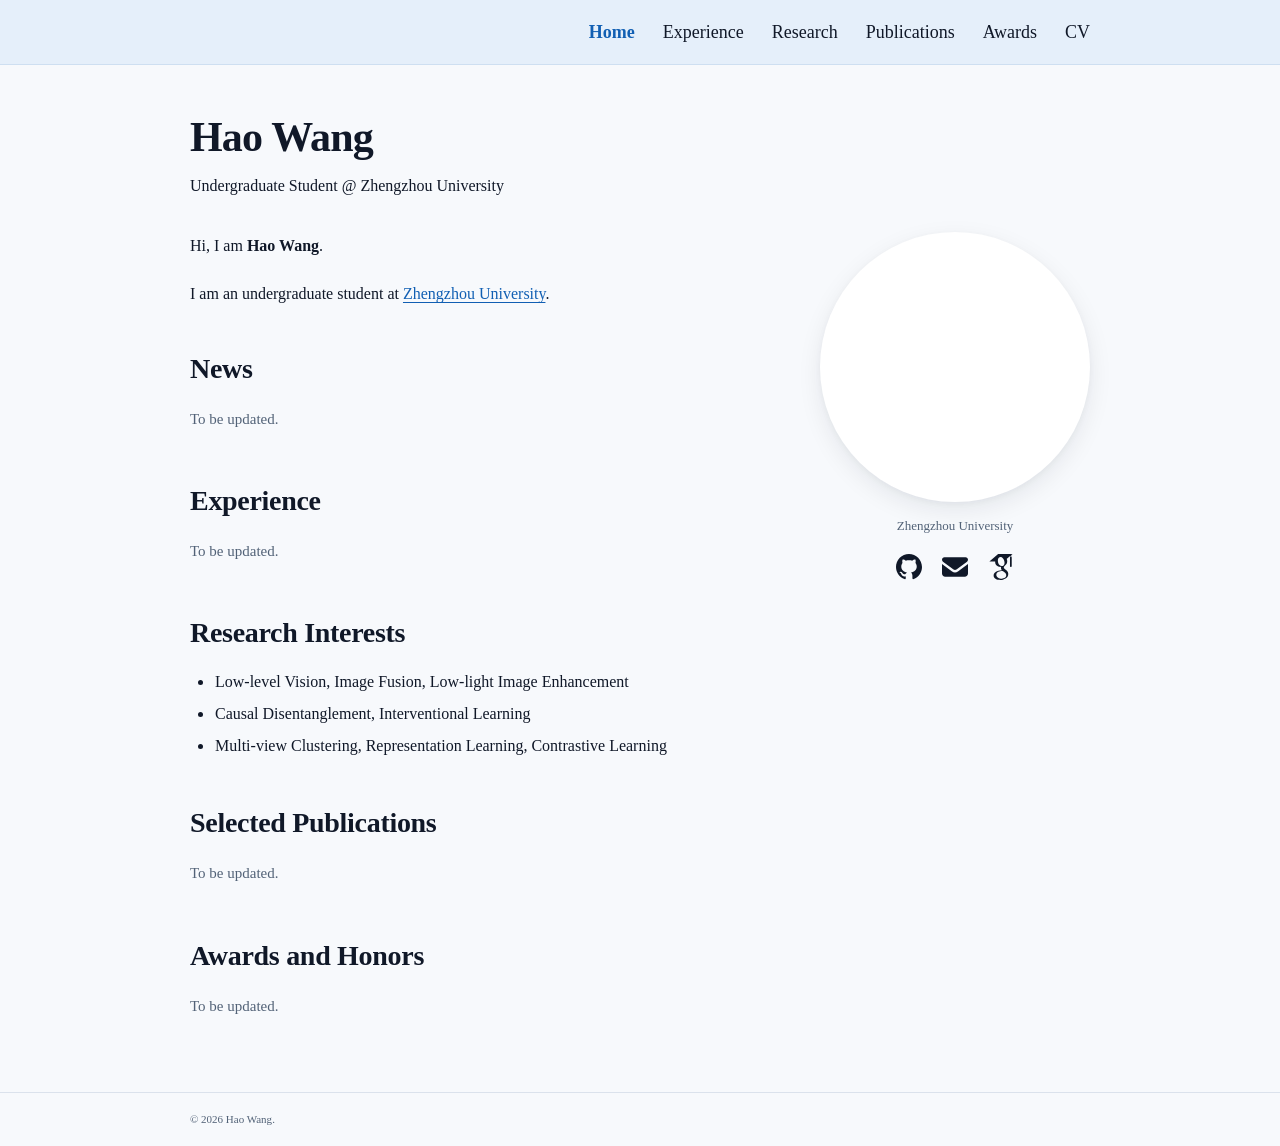
==== commit 8d7e3ba8: "Fix navigation highlighting and align links with page sections" ====
--- a/index.html
+++ b/index.html
@@ -14,24 +14,26 @@
   <link rel="canonical" href="https://wangh688.github.io/">
   <link rel="icon" type="image/x-icon" sizes="16x16 32x32 48x48" href="./favicon.ico?v=20261106-hw">
   <link rel="icon" type="image/svg+xml" sizes="any" href="./assets/favicon.svg?v=20261106-hw">
-  <link rel="stylesheet" href="./assets/style.css?v=20261106-social">
+  <link rel="stylesheet" href="./assets/style.css?v=20261106-navigation">
   <script defer src="./site-data.js?v=20261106-sections"></script>
-  <script defer src="./assets/site.js?v=20261106-library"></script>
+  <script defer src="./assets/site.js?v=20261106-navigation"></script>
 </head>
 <body>
   <a class="skip-link" href="#main">Skip to content</a>
   <header class="site-header">
     <div class="header-inner">
       <nav aria-label="Main navigation" id="navigation">
-        <a class="nav-link active" href="#about" aria-current="location">Home</a>
+        <a class="nav-link active" href="#home" aria-current="location">Home</a>
+        <a class="nav-link" href="#experience">Experience</a>
         <a class="nav-link" href="#research">Research</a>
         <a class="nav-link" href="#publications">Publications</a>
+        <a class="nav-link" href="#awards">Awards</a>
         <a class="nav-link" href="./cv/">CV</a>
       </nav>
     </div>
   </header>
   <main id="main" class="page-shell">
-    <section id="about" aria-labelledby="name">
+    <section id="home" aria-labelledby="name">
       <header class="post-header">
         <h1 id="name">Hao Wang</h1>
         <p id="role" class="description">Undergraduate Student @ Zhengzhou University</p>
--- a/assets/style.css
+++ b/assets/style.css
@@ -4,7 +4,7 @@
 .page-shell{width:100%;max-width:930px;margin:47px auto 65px;padding:0 15px;flex:1}.post-header{margin-bottom:33px}.post-header h1{font-size:42px;font-weight:700;letter-spacing:-.8px;line-height:1.2;margin:0 0 11px}.description{font-size:16px;line-height:1.6;margin:0}.about-layout{display:flow-root}.profile-aside{float:right;width:30%;margin:0 0 20px 28px;text-align:center}.portrait-slot{width:100%;aspect-ratio:1;margin:0 0 14px;border:0;border-radius:50%;background:#fff;box-shadow:0 8px 24px rgba(16,24,40,.08),0 2px 6px rgba(16,24,40,.04);overflow:hidden}.portrait-slot img{display:block;width:100%;height:100%;object-fit:cover}.profile-caption{font-size:13px;line-height:1.6;color:var(--muted);margin-bottom:12px}.social-links{display:flex;justify-content:center;flex-wrap:wrap;gap:10px;font-size:13px}.social-links a{display:inline-flex;align-items:center;gap:5px;color:var(--text)}.social-links .social-icon{display:inline-flex;align-items:center;justify-content:center;flex:none;width:36px;height:36px;line-height:1;color:var(--text)}.social-icon[aria-disabled=true]{cursor:default}.social-links svg{width:26px;height:26px}.social-links a:hover{color:var(--accent);text-decoration:none}.biography p{margin:0 0 20px;max-width:72ch}.biography a{text-decoration:underline}.about-copy h2,.content-section h2{font-size:28px;font-weight:600;letter-spacing:-.3px;margin:43px 0 17px}.research-list{padding-left:24px;margin:0;line-height:1.85}.research-list li{padding-left:1px;margin-bottom:2px}.content-section{clear:both}.content-section h2{margin-top:43px}.publication-empty,.section-empty{color:var(--muted);font-size:15px;margin:0;padding:3px 0 8px}.section-note{font-size:13px;color:var(--muted);margin:-2px 0 20px}
 .publication-tools{display:flex;align-items:center;justify-content:space-between;gap:18px;margin:18px 0 20px;font-family:var(--sans)}.year-filters{display:flex;flex-wrap:wrap;gap:6px}.year-filter{border:0;border-bottom:2px solid transparent;background:transparent;font-size:12px;color:var(--muted);padding:4px 9px;min-height:32px}.year-filter[aria-pressed=true]{color:var(--accent);border-color:var(--accent)}.year-filter:hover{color:var(--accent)}.search-field{display:flex;align-items:center;gap:8px;border-bottom:1px solid var(--line);padding:5px 0;max-width:205px;color:var(--muted)}.search-field svg{width:15px;height:15px;flex:none}.search-field input{border:0;outline:0;background:none;color:var(--text);font-size:12px;min-width:0;width:100%;padding:3px 0}.search-field:focus-within{border-color:var(--accent)}.search-field input::placeholder{color:var(--muted)}.publication{display:grid;grid-template-columns:240px minmax(0,1fr);gap:26px;align-items:center;margin:0 0 30px;padding:5px 0}.paper-figure{aspect-ratio:16/10;width:100%;background:var(--surface);border:1px solid var(--line);border-radius:4px;padding:6px;display:grid;place-items:center;overflow:hidden;margin:0}.paper-figure img{width:100%;height:100%;object-fit:contain}.paper-figure-placeholder{display:grid;place-items:center;gap:9px;color:var(--muted);font-size:11px;letter-spacing:1px}.paper-figure-placeholder svg{width:32px;height:32px;stroke-width:1}.paper-title{font-size:16px;line-height:1.5;font-weight:650;margin:0 0 7px}.paper-authors{font-size:14px;line-height:1.65;margin:0 0 6px}.paper-authors strong{font-weight:700;text-decoration:underline;text-underline-offset:3px}.paper-venue{font-size:14px;line-height:1.6;margin:0 0 7px}.paper-venue em{font-style:italic}.paper-badge{display:inline-block;background:var(--tint);color:var(--accent);font-family:var(--sans);font-size:10px;font-weight:650;padding:1px 6px;margin-left:7px;border-radius:2px;vertical-align:1px}.paper-highlight{color:var(--accent);font-size:13px;margin:0 0 8px}.paper-abstract{font-size:14px;color:var(--muted);margin:8px 0;line-height:1.6}.paper-links{display:flex;flex-wrap:wrap;align-items:flex-start;gap:9px;font-size:12px}.resource-link,.bibtex summary{display:inline-flex;align-items:center;gap:3px;color:var(--accent);min-height:27px;line-height:1.6;list-style:none;cursor:pointer}.resource-link:before,.bibtex summary:before{content:"["}.resource-link:after,.bibtex summary:after{content:"]"}.bibtex summary::-webkit-details-marker{display:none}.bibtex[open]{width:100%}.bibtex-panel{position:relative;margin:8px 0;max-width:100%;background:var(--tint);border:1px solid var(--line);border-radius:4px}.bibtex pre{margin:0;padding:42px 14px 14px;overflow:auto;font-size:11px;line-height:1.7;color:var(--text)}.copy-citation{position:absolute;right:8px;top:8px;border:1px solid var(--line);background:var(--surface);border-radius:3px;padding:3px 8px;font-size:11px}.news-list{list-style:none;padding:0;margin:0;display:grid;gap:12px}.news-item{display:grid;grid-template-columns:90px minmax(0,1fr);gap:20px;font-size:15px}.news-date{font-family:var(--sans);font-size:13px;font-weight:600;padding-top:2px}.news-item p{margin:0}.experience-item{padding:0 0 20px}.experience-item h3{font-size:17px;margin:0}.experience-item p{font-size:14px;color:var(--muted);margin:3px 0}.site-footer{border-top:1px solid var(--line)}.footer-inner{width:100%;max-width:930px;margin:auto;padding:17px 15px;display:flex;align-items:center;justify-content:space-between;gap:20px;color:var(--muted);font-family:var(--sans);font-size:11px}.footer-inner p{margin:0}
 @media(max-width:960px){.header-inner,.page-shell,.footer-inner{padding-left:27px;padding-right:27px}}
-@media(max-width:650px){html{scroll-padding-top:78px}.header-inner{padding:0 20px;min-height:60px}nav{gap:22px}.nav-link{font-size:16px;padding:16px 0}.page-shell{margin-top:33px;margin-bottom:45px;padding:0 23px}.post-header{margin-bottom:27px}.post-header h1{font-size:36px;letter-spacing:-.5px}.description{font-size:14px}.profile-aside{float:none;width:100%;margin:0 0 25px;display:flex;align-items:center;gap:14px;flex-wrap:wrap;text-align:left}.portrait-slot{width:125px;flex:none;margin:0}.profile-caption{font-size:12px;margin:0}.social-links{justify-content:flex-start;font-size:12px;gap:8px}.social-links .social-icon{width:32px}.profile-aside{display:grid;grid-template-columns:125px minmax(0,1fr);column-gap:20px}.portrait-slot{grid-row:1/3}.biography p{margin-bottom:18px}.about-copy h2,.content-section h2{font-size:25px;margin-top:34px;margin-bottom:15px}.research-list{padding-left:22px}.publication-tools{flex-direction:column;align-items:flex-start;gap:10px}.search-field{max-width:none;width:100%}.publication{grid-template-columns:1fr;gap:16px;align-items:start;margin-bottom:27px}.paper-figure{max-width:300px;aspect-ratio:16/9}.paper-title{font-size:16px}.paper-authors,.paper-venue{font-size:14px}.resource-link,.bibtex summary{min-height:32px}.news-item{grid-template-columns:75px 1fr;gap:13px;font-size:14px}.footer-inner{padding:18px 23px;font-size:10px}}
+@media(max-width:650px){html{scroll-padding-top:112px}.header-inner{padding:6px 20px;min-height:60px;justify-content:center}nav{display:grid;grid-template-columns:repeat(3,max-content);justify-content:center;column-gap:22px;row-gap:0}.nav-link{font-size:16px;padding:7px 0;text-align:center}.page-shell{margin-top:33px;margin-bottom:45px;padding:0 23px}.post-header{margin-bottom:27px}.post-header h1{font-size:36px;letter-spacing:-.5px}.description{font-size:14px}.profile-aside{float:none;width:100%;margin:0 0 25px;display:flex;align-items:center;gap:14px;flex-wrap:wrap;text-align:left}.portrait-slot{width:125px;flex:none;margin:0}.profile-caption{font-size:12px;margin:0}.social-links{justify-content:flex-start;font-size:12px;gap:8px}.social-links .social-icon{width:32px}.profile-aside{display:grid;grid-template-columns:125px minmax(0,1fr);column-gap:20px}.portrait-slot{grid-row:1/3}.biography p{margin-bottom:18px}.about-copy h2,.content-section h2{font-size:25px;margin-top:34px;margin-bottom:15px}.research-list{padding-left:22px}.publication-tools{flex-direction:column;align-items:flex-start;gap:10px}.search-field{max-width:none;width:100%}.publication{grid-template-columns:1fr;gap:16px;align-items:start;margin-bottom:27px}.paper-figure{max-width:300px;aspect-ratio:16/9}.paper-title{font-size:16px}.paper-authors,.paper-venue{font-size:14px}.resource-link,.bibtex summary{min-height:32px}.news-item{grid-template-columns:75px 1fr;gap:13px;font-size:14px}.footer-inner{padding:18px 23px;font-size:10px}}
 @media(prefers-reduced-motion:reduce){html{scroll-behavior:auto}}
 @media print{.site-header,.publication-tools,.skip-link{display:none!important}:root{--bg:#fff;--surface:#fff;--text:#111;--muted:#444;--accent:#115fb3;--line:#ddd;--tint:#f3f5f8}.page-shell{margin:10px auto 20px}.publication{break-inside:avoid}.bibtex-panel{display:none}.site-footer{margin-top:20px}}
 
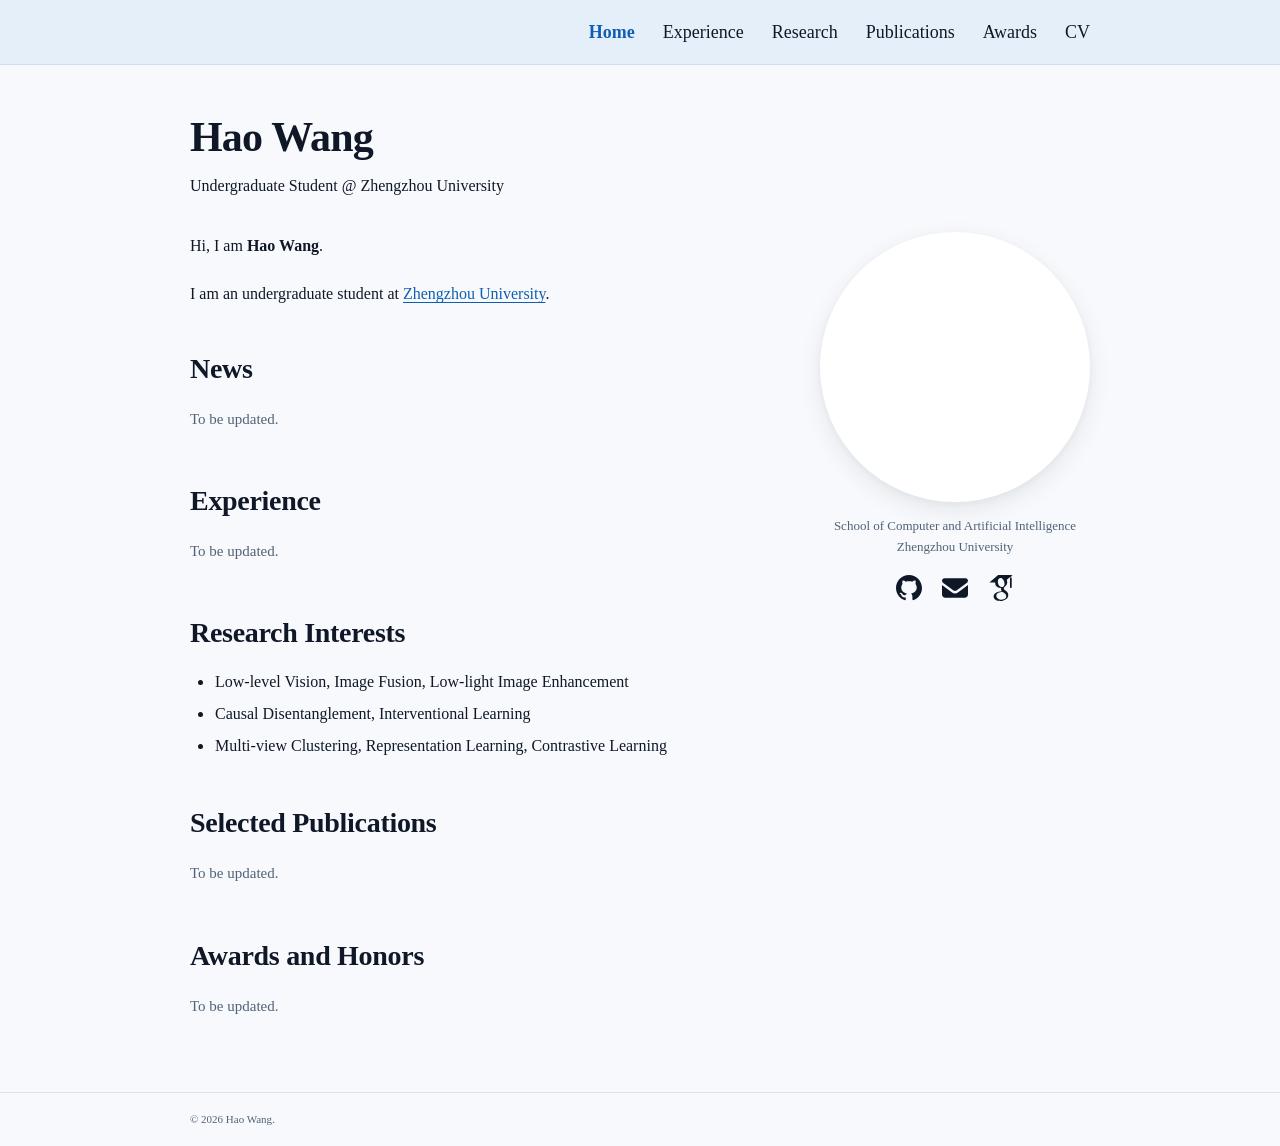
==== commit ae9e5105: "Add school name above the university in the profile caption" ====
--- a/index.html
+++ b/index.html
@@ -15,8 +15,8 @@
   <link rel="icon" type="image/x-icon" sizes="16x16 32x32 48x48" href="./favicon.ico?v=20261106-hw">
   <link rel="icon" type="image/svg+xml" sizes="any" href="./assets/favicon.svg?v=20261106-hw">
   <link rel="stylesheet" href="./assets/style.css?v=20261106-navigation">
-  <script defer src="./site-data.js?v=20261106-sections"></script>
-  <script defer src="./assets/site.js?v=20261106-navigation"></script>
+  <script defer src="./site-data.js?v=20261106-school"></script>
+  <script defer src="./assets/site.js?v=20261106-school"></script>
 </head>
 <body>
   <a class="skip-link" href="#main">Skip to content</a>
@@ -41,7 +41,10 @@
       <div class="about-layout">
         <aside class="profile-aside" aria-label="Profile">
           <div id="portrait-slot" class="portrait-slot" aria-hidden="true"></div>
-          <div class="profile-caption" id="caption-affiliation">Zhengzhou University</div>
+          <div class="profile-caption">
+            <div id="caption-school">School of Computer and Artificial Intelligence</div>
+            <div id="caption-affiliation">Zhengzhou University</div>
+          </div>
           <div id="social-links" class="social-links">
             <a class="social-icon" href="https://github.com/Wangh688" target="_blank" rel="noopener noreferrer" aria-label="GitHub" title="GitHub"><svg aria-hidden="true" focusable="false" xmlns="http://www.w3.org/2000/svg" viewBox="0 0 512 512"><!--! Font Awesome Free 7.3.1 by @fontawesome - https://fontawesome.com License - https://fontawesome.com/license/free (Icons: CC BY 4.0, Fonts: SIL OFL 1.1, Code: MIT License) Copyright 2026 Fonticons, Inc. --><path fill="currentColor" d="M216.5 362.5c-66-8-112.5-55.5-112.5-117 0-25 9-52 24-70-6.5-16.5-5.5-51.5 2-66 20-2.5 47 8 63 22.5 19-6 39-9 63.5-9s44.5 3 62.5 8.5c15.5-14 43-24.5 63-22 7 13.5 8 48.5 1.5 65.5 16 19 24.5 44.5 24.5 70.5 0 61.5-46.5 108-113.5 116.5 17 11 28.5 35 28.5 62.5l0 52C323 491.5 335.5 500 350.5 494 441 459.5 512 369 512 257 512 115.5 397 0 255.5 0S0 115.5 0 257c0 111 70.5 203 165.5 237.5 13.5 5 26.5-4 26.5-17.5l0-40c-7 3-16 5-24 5-33 0-52.5-18-66.5-51.5-5.5-13.5-11.5-21.5-23-23-6-.5-8-3-8-6 0-6 10-10.5 20-10.5 14.5 0 27 9 40 27.5 10 14.5 20.5 21 33 21s20.5-4.5 32-16c8.5-8.5 15-16 21-21z"/></svg></a>
             <span class="social-icon" role="link" aria-disabled="true" aria-label="Email" title="Email (coming soon)"><svg aria-hidden="true" focusable="false" xmlns="http://www.w3.org/2000/svg" viewBox="0 0 512 512"><!--! Font Awesome Free 7.3.1 by @fontawesome - https://fontawesome.com License - https://fontawesome.com/license/free (Icons: CC BY 4.0, Fonts: SIL OFL 1.1, Code: MIT License) Copyright 2026 Fonticons, Inc. --><path fill="currentColor" d="M48 64c-26.5 0-48 21.5-48 48 0 15.1 7.1 29.3 19.2 38.4l208 156c17.1 12.8 40.5 12.8 57.6 0l208-156c12.1-9.1 19.2-23.3 19.2-38.4 0-26.5-21.5-48-48-48L48 64zM0 196L0 384c0 35.3 28.7 64 64 64l384 0c35.3 0 64-28.7 64-64l0-188-198.4 148.8c-34.1 25.6-81.1 25.6-115.2 0L0 196z"/></svg></span>
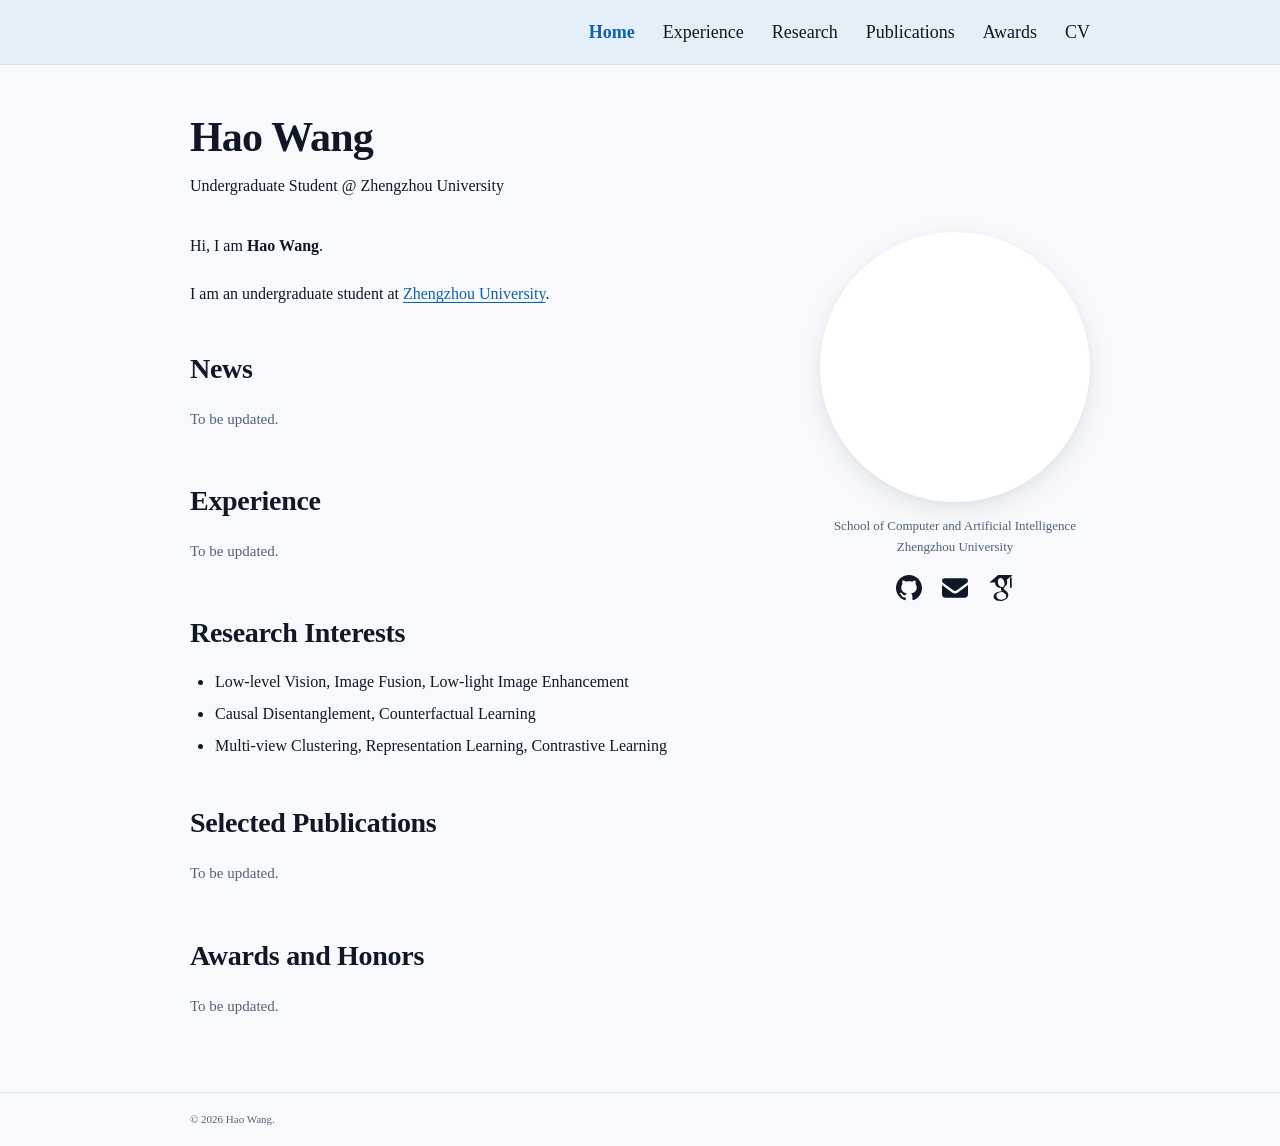
==== commit 7cbb4081: "Update research interests to Counterfactual Learning" ====
--- a/index.html
+++ b/index.html
@@ -15,7 +15,7 @@
   <link rel="icon" type="image/x-icon" sizes="16x16 32x32 48x48" href="./favicon.ico?v=20261106-hw">
   <link rel="icon" type="image/svg+xml" sizes="any" href="./assets/favicon.svg?v=20261106-hw">
   <link rel="stylesheet" href="./assets/style.css?v=20261106-navigation">
-  <script defer src="./site-data.js?v=20261106-school"></script>
+  <script defer src="./site-data.js?v=20261106-counterfactual"></script>
   <script defer src="./assets/site.js?v=20261106-school"></script>
 </head>
 <body>
@@ -70,7 +70,7 @@
             <h2 id="research-heading">Research Interests</h2>
             <ul id="research-list" class="research-list">
               <li>Low-level Vision, Image Fusion, Low-light Image Enhancement</li>
-              <li>Causal Disentanglement, Interventional Learning</li>
+              <li>Causal Disentanglement, Counterfactual Learning</li>
               <li>Multi-view Clustering, Representation Learning, Contrastive Learning</li>
             </ul>
           </section>
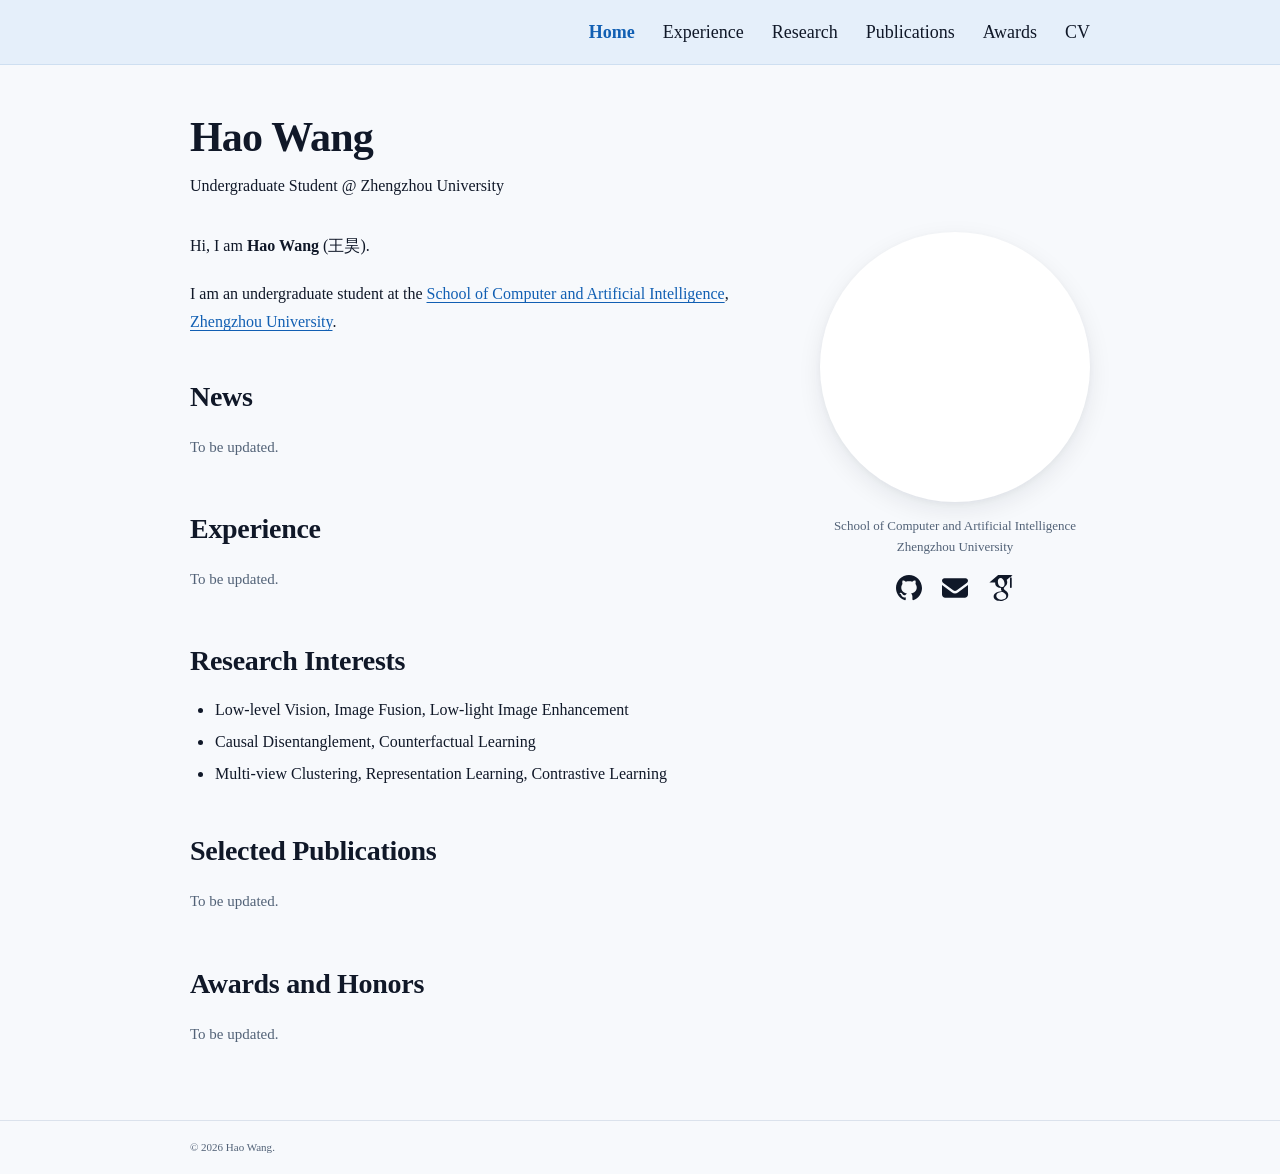
==== commit 6e9df6db: "Add school link and Chinese name to the introduction" ====
--- a/index.html
+++ b/index.html
@@ -14,9 +14,9 @@
   <link rel="canonical" href="https://wangh688.github.io/">
   <link rel="icon" type="image/x-icon" sizes="16x16 32x32 48x48" href="./favicon.ico?v=20261106-hw">
   <link rel="icon" type="image/svg+xml" sizes="any" href="./assets/favicon.svg?v=20261106-hw">
-  <link rel="stylesheet" href="./assets/style.css?v=20261106-navigation">
-  <script defer src="./site-data.js?v=20261106-counterfactual"></script>
-  <script defer src="./assets/site.js?v=20261106-school"></script>
+  <link rel="stylesheet" href="./assets/style.css?v=20261106-biography">
+  <script defer src="./site-data.js?v=20261106-biography"></script>
+  <script defer src="./assets/site.js?v=20261106-biography"></script>
 </head>
 <body>
   <a class="skip-link" href="#main">Skip to content</a>
@@ -53,8 +53,8 @@
         </aside>
         <div class="about-copy">
           <div id="biography" class="biography">
-            <p>Hi, I am <strong>Hao Wang</strong>.</p>
-            <p>I am an undergraduate student at <a href="https://www.zzu.edu.cn/" target="_blank" rel="noopener noreferrer">Zhengzhou University</a>.</p>
+            <p>Hi, I am <strong>Hao Wang</strong> (<span class="chinese-name" lang="zh-CN">王昊</span>).</p>
+            <p>I am an undergraduate student at the <a href="https://www7.zzu.edu.cn/csai/index.htm" target="_blank" rel="noopener noreferrer">School of Computer and Artificial Intelligence</a>, <a href="https://www.zzu.edu.cn/" target="_blank" rel="noopener noreferrer">Zhengzhou University</a>.</p>
           </div>
           <section id="news" aria-labelledby="news-heading">
             <h2 id="news-heading">News</h2>
--- a/assets/style.css
+++ b/assets/style.css
@@ -9,3 +9,4 @@
 @media print{.site-header,.publication-tools,.skip-link{display:none!important}:root{--bg:#fff;--surface:#fff;--text:#111;--muted:#444;--accent:#115fb3;--line:#ddd;--tint:#f3f5f8}.page-shell{margin:10px auto 20px}.publication{break-inside:avoid}.bibtex-panel{display:none}.site-footer{margin-top:20px}}
 
 .cv-placeholder{border-top:1px solid var(--line);padding:24px 0;color:var(--muted)}.cv-placeholder p{margin:0}
+.chinese-name{font-family:SimSun,"Songti SC","Noto Serif CJK SC",serif}
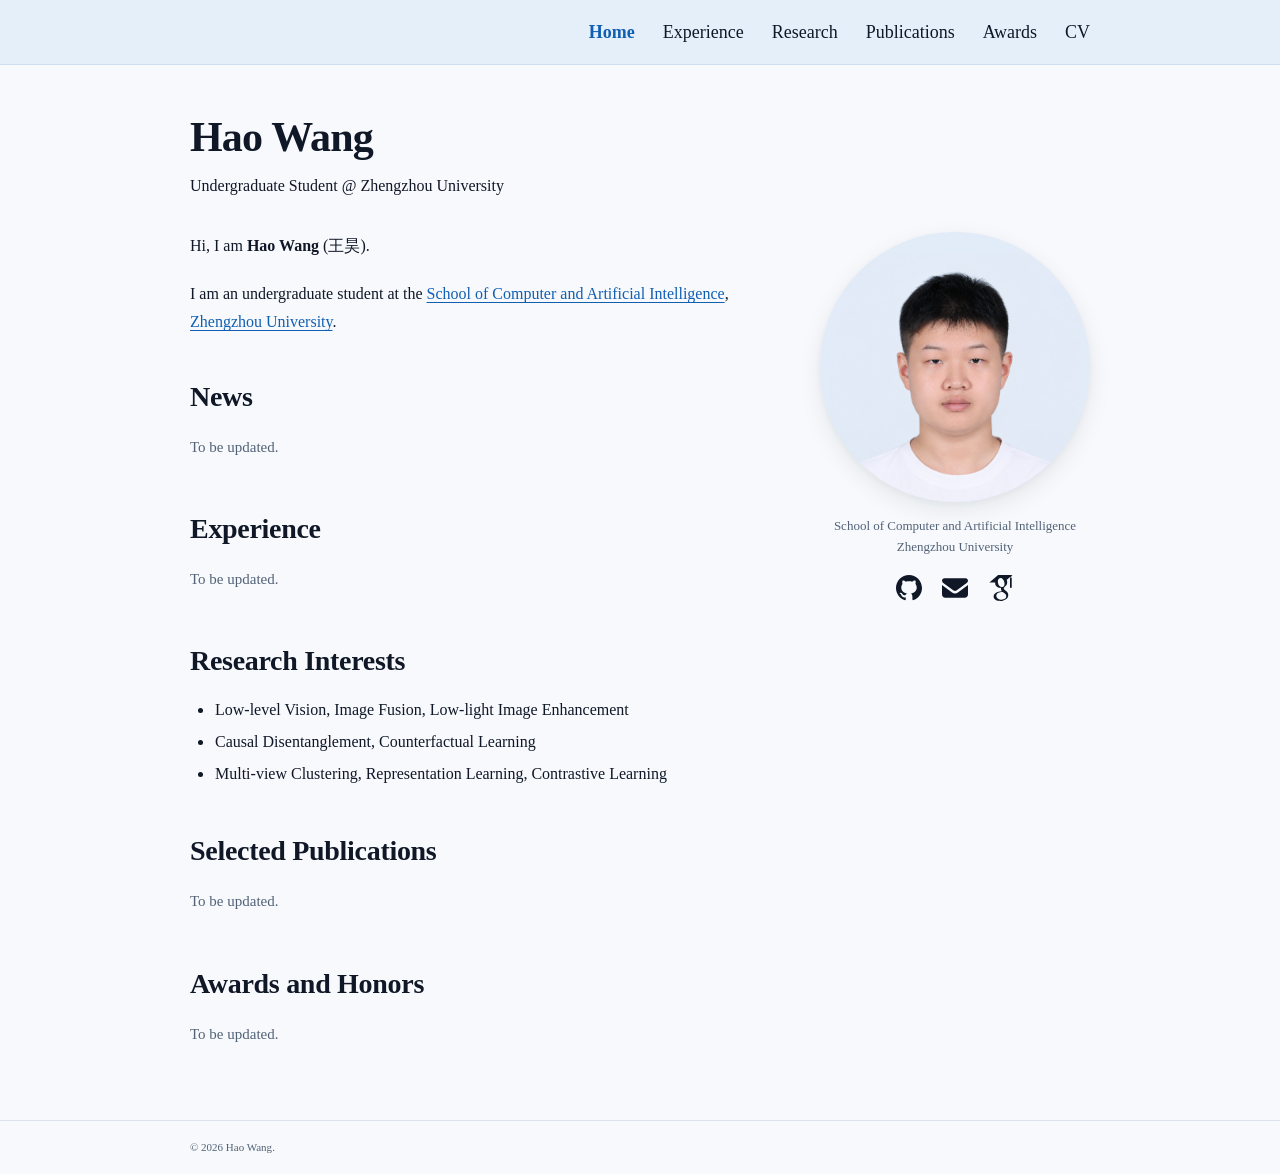
==== commit 88cb599e: "Add selected portrait with a slightly wider framing" ====
--- a/index.html
+++ b/index.html
@@ -14,8 +14,8 @@
   <link rel="canonical" href="https://wangh688.github.io/">
   <link rel="icon" type="image/x-icon" sizes="16x16 32x32 48x48" href="./favicon.ico?v=20261106-hw">
   <link rel="icon" type="image/svg+xml" sizes="any" href="./assets/favicon.svg?v=20261106-hw">
-  <link rel="stylesheet" href="./assets/style.css?v=20261106-biography">
-  <script defer src="./site-data.js?v=20261106-biography"></script>
+  <link rel="stylesheet" href="./assets/style.css?v=20261106-portrait-distance">
+  <script defer src="./site-data.js?v=20261106-approved-portrait"></script>
   <script defer src="./assets/site.js?v=20261106-biography"></script>
 </head>
 <body>
--- a/assets/style.css
+++ b/assets/style.css
@@ -1,7 +1,7 @@
 :root{color-scheme:only light;--bg:#f7f9fc;--surface:#fcfdff;--text:#101828;--muted:#526277;--accent:#115fb3;--hover:#0a4f9c;--tint:#edf3fa;--line:#dbe2ec;--nav-bg:#e5effa;--nav-line:#cedff1;--serif:"Times New Roman",Times,serif;--sans:"Times New Roman",Times,serif}
 *{box-sizing:border-box}html{scroll-behavior:smooth;scroll-padding-top:90px}body{margin:0;min-height:100vh;display:flex;flex-direction:column;background:var(--bg);color:var(--text);font-family:var(--serif);font-size:16px;line-height:1.75;-webkit-font-smoothing:antialiased}h1,h2,h3,nav,button,input,textarea,select,pre,code,.social-links,.profile-caption,.paper-title,.paper-links{font-family:var(--sans)}h1,h2,h3,p{margin-top:0}h1,h2,h3{line-height:1.25}a{color:var(--accent);text-decoration:none;text-underline-offset:3px}a:hover{color:var(--hover);text-decoration:underline}button,input{font-size:inherit}button{cursor:pointer;color:inherit}button,a,input,summary{-webkit-tap-highlight-color:transparent}button:focus-visible,a:focus-visible,input:focus-visible,summary:focus-visible{outline:2px solid var(--accent);outline-offset:4px}[hidden]{display:none!important}svg{display:block}::selection{background:#d3e4f7;color:#101828}.sr-only{position:absolute;width:1px;height:1px;padding:0;margin:-1px;overflow:hidden;clip:rect(0,0,0,0);white-space:nowrap;border:0}.skip-link{position:fixed;left:20px;top:-80px;z-index:100;background:var(--surface);padding:12px 20px;border:1px solid var(--line)}.skip-link:focus{top:12px}
 .site-header{position:sticky;top:0;z-index:20;background:var(--nav-bg);border-bottom:1px solid var(--nav-line)}.header-inner{max-width:930px;margin:auto;padding:0 15px;min-height:64px;display:flex;align-items:center;justify-content:flex-end}nav{display:flex;align-items:center;gap:28px}.nav-link{font-size:18px;color:var(--text);line-height:1.5;padding:18px 0;font-weight:400}.nav-link.active{font-weight:600;color:var(--accent)}.nav-link:hover{text-decoration:none;color:var(--accent)}
-.page-shell{width:100%;max-width:930px;margin:47px auto 65px;padding:0 15px;flex:1}.post-header{margin-bottom:33px}.post-header h1{font-size:42px;font-weight:700;letter-spacing:-.8px;line-height:1.2;margin:0 0 11px}.description{font-size:16px;line-height:1.6;margin:0}.about-layout{display:flow-root}.profile-aside{float:right;width:30%;margin:0 0 20px 28px;text-align:center}.portrait-slot{width:100%;aspect-ratio:1;margin:0 0 14px;border:0;border-radius:50%;background:#fff;box-shadow:0 8px 24px rgba(16,24,40,.08),0 2px 6px rgba(16,24,40,.04);overflow:hidden}.portrait-slot img{display:block;width:100%;height:100%;object-fit:cover}.profile-caption{font-size:13px;line-height:1.6;color:var(--muted);margin-bottom:12px}.social-links{display:flex;justify-content:center;flex-wrap:wrap;gap:10px;font-size:13px}.social-links a{display:inline-flex;align-items:center;gap:5px;color:var(--text)}.social-links .social-icon{display:inline-flex;align-items:center;justify-content:center;flex:none;width:36px;height:36px;line-height:1;color:var(--text)}.social-icon[aria-disabled=true]{cursor:default}.social-links svg{width:26px;height:26px}.social-links a:hover{color:var(--accent);text-decoration:none}.biography p{margin:0 0 20px;max-width:72ch}.biography a{text-decoration:underline}.about-copy h2,.content-section h2{font-size:28px;font-weight:600;letter-spacing:-.3px;margin:43px 0 17px}.research-list{padding-left:24px;margin:0;line-height:1.85}.research-list li{padding-left:1px;margin-bottom:2px}.content-section{clear:both}.content-section h2{margin-top:43px}.publication-empty,.section-empty{color:var(--muted);font-size:15px;margin:0;padding:3px 0 8px}.section-note{font-size:13px;color:var(--muted);margin:-2px 0 20px}
+.page-shell{width:100%;max-width:930px;margin:47px auto 65px;padding:0 15px;flex:1}.post-header{margin-bottom:33px}.post-header h1{font-size:42px;font-weight:700;letter-spacing:-.8px;line-height:1.2;margin:0 0 11px}.description{font-size:16px;line-height:1.6;margin:0}.about-layout{display:flow-root}.profile-aside{float:right;width:30%;margin:0 0 20px 28px;text-align:center}.portrait-slot{width:100%;aspect-ratio:1;margin:0 0 14px;border:0;border-radius:50%;background:#e2ebf8;box-shadow:0 8px 24px rgba(16,24,40,.08),0 2px 6px rgba(16,24,40,.04);overflow:hidden}.portrait-slot img{display:block;width:100%;height:100%;object-fit:cover;transform:scale(.92);transform-origin:center bottom}.profile-caption{font-size:13px;line-height:1.6;color:var(--muted);margin-bottom:12px}.social-links{display:flex;justify-content:center;flex-wrap:wrap;gap:10px;font-size:13px}.social-links a{display:inline-flex;align-items:center;gap:5px;color:var(--text)}.social-links .social-icon{display:inline-flex;align-items:center;justify-content:center;flex:none;width:36px;height:36px;line-height:1;color:var(--text)}.social-icon[aria-disabled=true]{cursor:default}.social-links svg{width:26px;height:26px}.social-links a:hover{color:var(--accent);text-decoration:none}.biography p{margin:0 0 20px;max-width:72ch}.biography a{text-decoration:underline}.about-copy h2,.content-section h2{font-size:28px;font-weight:600;letter-spacing:-.3px;margin:43px 0 17px}.research-list{padding-left:24px;margin:0;line-height:1.85}.research-list li{padding-left:1px;margin-bottom:2px}.content-section{clear:both}.content-section h2{margin-top:43px}.publication-empty,.section-empty{color:var(--muted);font-size:15px;margin:0;padding:3px 0 8px}.section-note{font-size:13px;color:var(--muted);margin:-2px 0 20px}
 .publication-tools{display:flex;align-items:center;justify-content:space-between;gap:18px;margin:18px 0 20px;font-family:var(--sans)}.year-filters{display:flex;flex-wrap:wrap;gap:6px}.year-filter{border:0;border-bottom:2px solid transparent;background:transparent;font-size:12px;color:var(--muted);padding:4px 9px;min-height:32px}.year-filter[aria-pressed=true]{color:var(--accent);border-color:var(--accent)}.year-filter:hover{color:var(--accent)}.search-field{display:flex;align-items:center;gap:8px;border-bottom:1px solid var(--line);padding:5px 0;max-width:205px;color:var(--muted)}.search-field svg{width:15px;height:15px;flex:none}.search-field input{border:0;outline:0;background:none;color:var(--text);font-size:12px;min-width:0;width:100%;padding:3px 0}.search-field:focus-within{border-color:var(--accent)}.search-field input::placeholder{color:var(--muted)}.publication{display:grid;grid-template-columns:240px minmax(0,1fr);gap:26px;align-items:center;margin:0 0 30px;padding:5px 0}.paper-figure{aspect-ratio:16/10;width:100%;background:var(--surface);border:1px solid var(--line);border-radius:4px;padding:6px;display:grid;place-items:center;overflow:hidden;margin:0}.paper-figure img{width:100%;height:100%;object-fit:contain}.paper-figure-placeholder{display:grid;place-items:center;gap:9px;color:var(--muted);font-size:11px;letter-spacing:1px}.paper-figure-placeholder svg{width:32px;height:32px;stroke-width:1}.paper-title{font-size:16px;line-height:1.5;font-weight:650;margin:0 0 7px}.paper-authors{font-size:14px;line-height:1.65;margin:0 0 6px}.paper-authors strong{font-weight:700;text-decoration:underline;text-underline-offset:3px}.paper-venue{font-size:14px;line-height:1.6;margin:0 0 7px}.paper-venue em{font-style:italic}.paper-badge{display:inline-block;background:var(--tint);color:var(--accent);font-family:var(--sans);font-size:10px;font-weight:650;padding:1px 6px;margin-left:7px;border-radius:2px;vertical-align:1px}.paper-highlight{color:var(--accent);font-size:13px;margin:0 0 8px}.paper-abstract{font-size:14px;color:var(--muted);margin:8px 0;line-height:1.6}.paper-links{display:flex;flex-wrap:wrap;align-items:flex-start;gap:9px;font-size:12px}.resource-link,.bibtex summary{display:inline-flex;align-items:center;gap:3px;color:var(--accent);min-height:27px;line-height:1.6;list-style:none;cursor:pointer}.resource-link:before,.bibtex summary:before{content:"["}.resource-link:after,.bibtex summary:after{content:"]"}.bibtex summary::-webkit-details-marker{display:none}.bibtex[open]{width:100%}.bibtex-panel{position:relative;margin:8px 0;max-width:100%;background:var(--tint);border:1px solid var(--line);border-radius:4px}.bibtex pre{margin:0;padding:42px 14px 14px;overflow:auto;font-size:11px;line-height:1.7;color:var(--text)}.copy-citation{position:absolute;right:8px;top:8px;border:1px solid var(--line);background:var(--surface);border-radius:3px;padding:3px 8px;font-size:11px}.news-list{list-style:none;padding:0;margin:0;display:grid;gap:12px}.news-item{display:grid;grid-template-columns:90px minmax(0,1fr);gap:20px;font-size:15px}.news-date{font-family:var(--sans);font-size:13px;font-weight:600;padding-top:2px}.news-item p{margin:0}.experience-item{padding:0 0 20px}.experience-item h3{font-size:17px;margin:0}.experience-item p{font-size:14px;color:var(--muted);margin:3px 0}.site-footer{border-top:1px solid var(--line)}.footer-inner{width:100%;max-width:930px;margin:auto;padding:17px 15px;display:flex;align-items:center;justify-content:space-between;gap:20px;color:var(--muted);font-family:var(--sans);font-size:11px}.footer-inner p{margin:0}
 @media(max-width:960px){.header-inner,.page-shell,.footer-inner{padding-left:27px;padding-right:27px}}
 @media(max-width:650px){html{scroll-padding-top:112px}.header-inner{padding:6px 20px;min-height:60px;justify-content:center}nav{display:grid;grid-template-columns:repeat(3,max-content);justify-content:center;column-gap:22px;row-gap:0}.nav-link{font-size:16px;padding:7px 0;text-align:center}.page-shell{margin-top:33px;margin-bottom:45px;padding:0 23px}.post-header{margin-bottom:27px}.post-header h1{font-size:36px;letter-spacing:-.5px}.description{font-size:14px}.profile-aside{float:none;width:100%;margin:0 0 25px;display:flex;align-items:center;gap:14px;flex-wrap:wrap;text-align:left}.portrait-slot{width:125px;flex:none;margin:0}.profile-caption{font-size:12px;margin:0}.social-links{justify-content:flex-start;font-size:12px;gap:8px}.social-links .social-icon{width:32px}.profile-aside{display:grid;grid-template-columns:125px minmax(0,1fr);column-gap:20px}.portrait-slot{grid-row:1/3}.biography p{margin-bottom:18px}.about-copy h2,.content-section h2{font-size:25px;margin-top:34px;margin-bottom:15px}.research-list{padding-left:22px}.publication-tools{flex-direction:column;align-items:flex-start;gap:10px}.search-field{max-width:none;width:100%}.publication{grid-template-columns:1fr;gap:16px;align-items:start;margin-bottom:27px}.paper-figure{max-width:300px;aspect-ratio:16/9}.paper-title{font-size:16px}.paper-authors,.paper-venue{font-size:14px}.resource-link,.bibtex summary{min-height:32px}.news-item{grid-template-columns:75px 1fr;gap:13px;font-size:14px}.footer-inner{padding:18px 23px;font-size:10px}}
